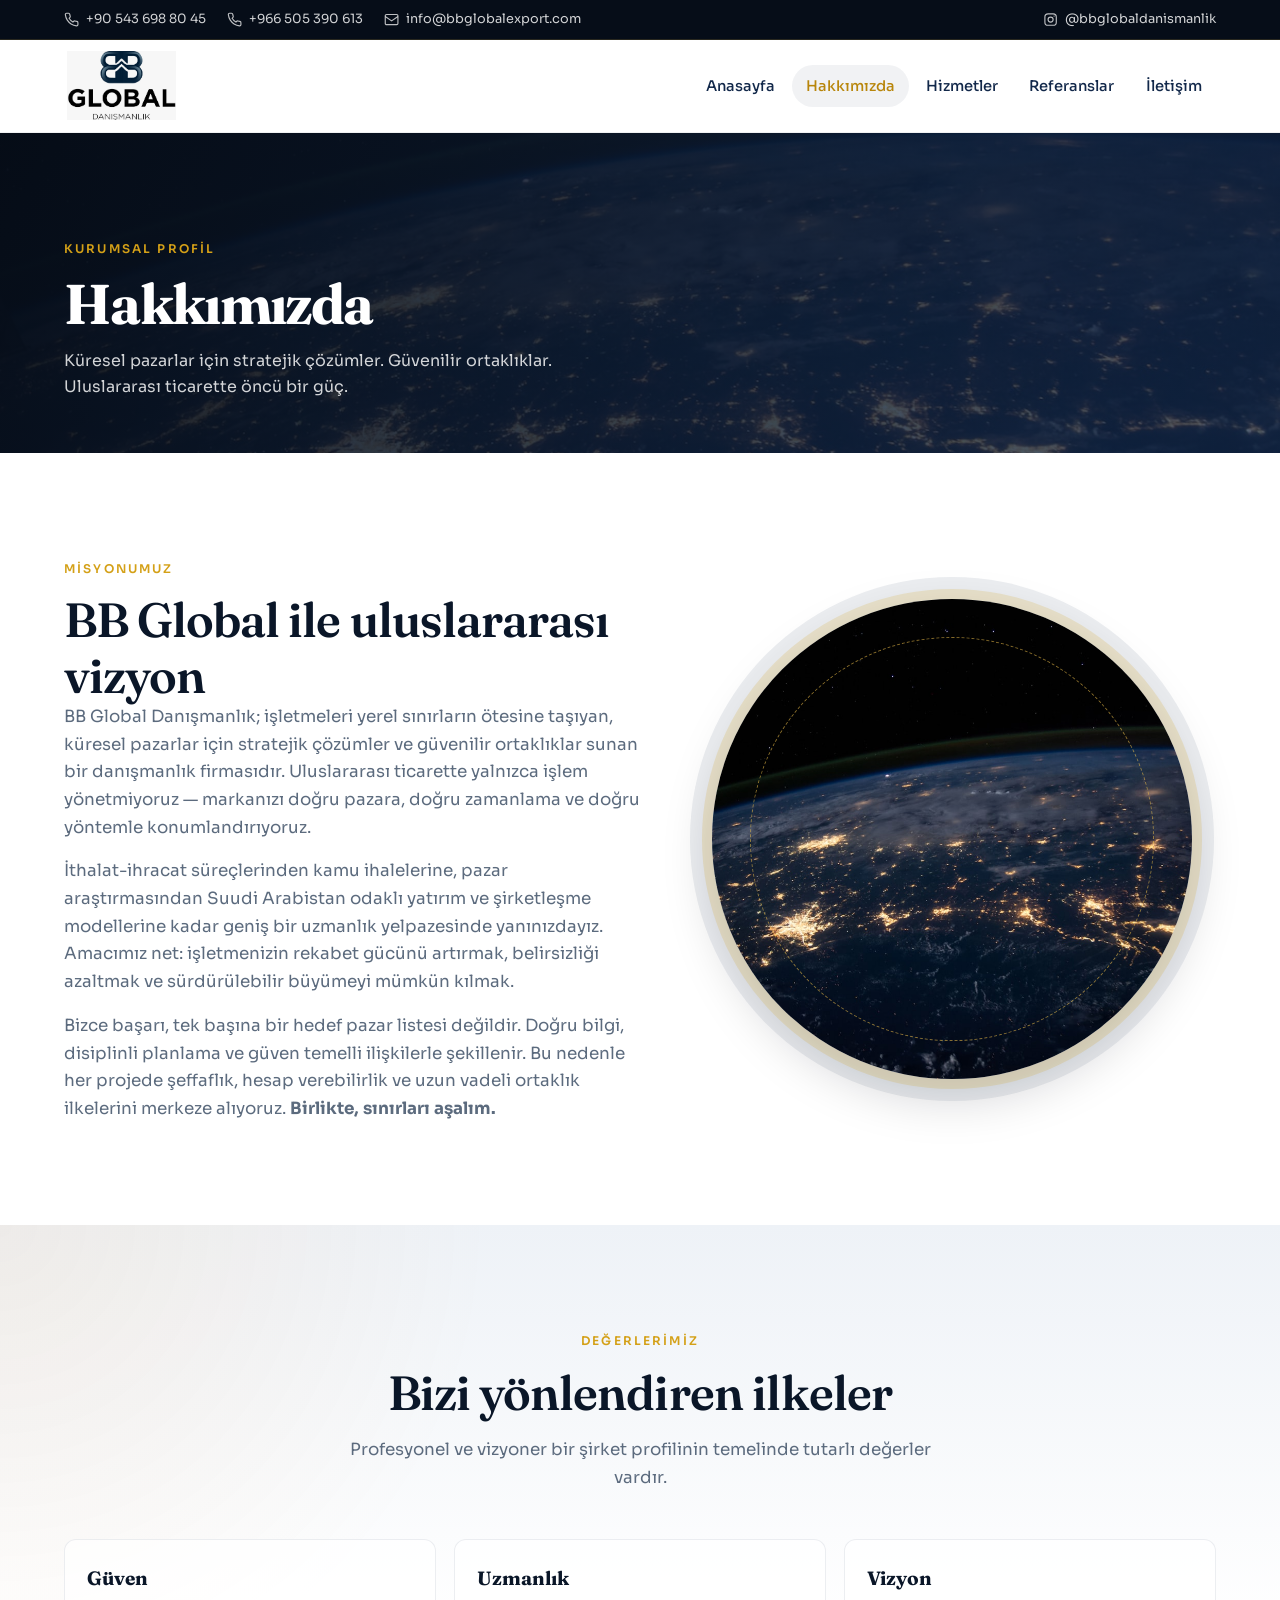
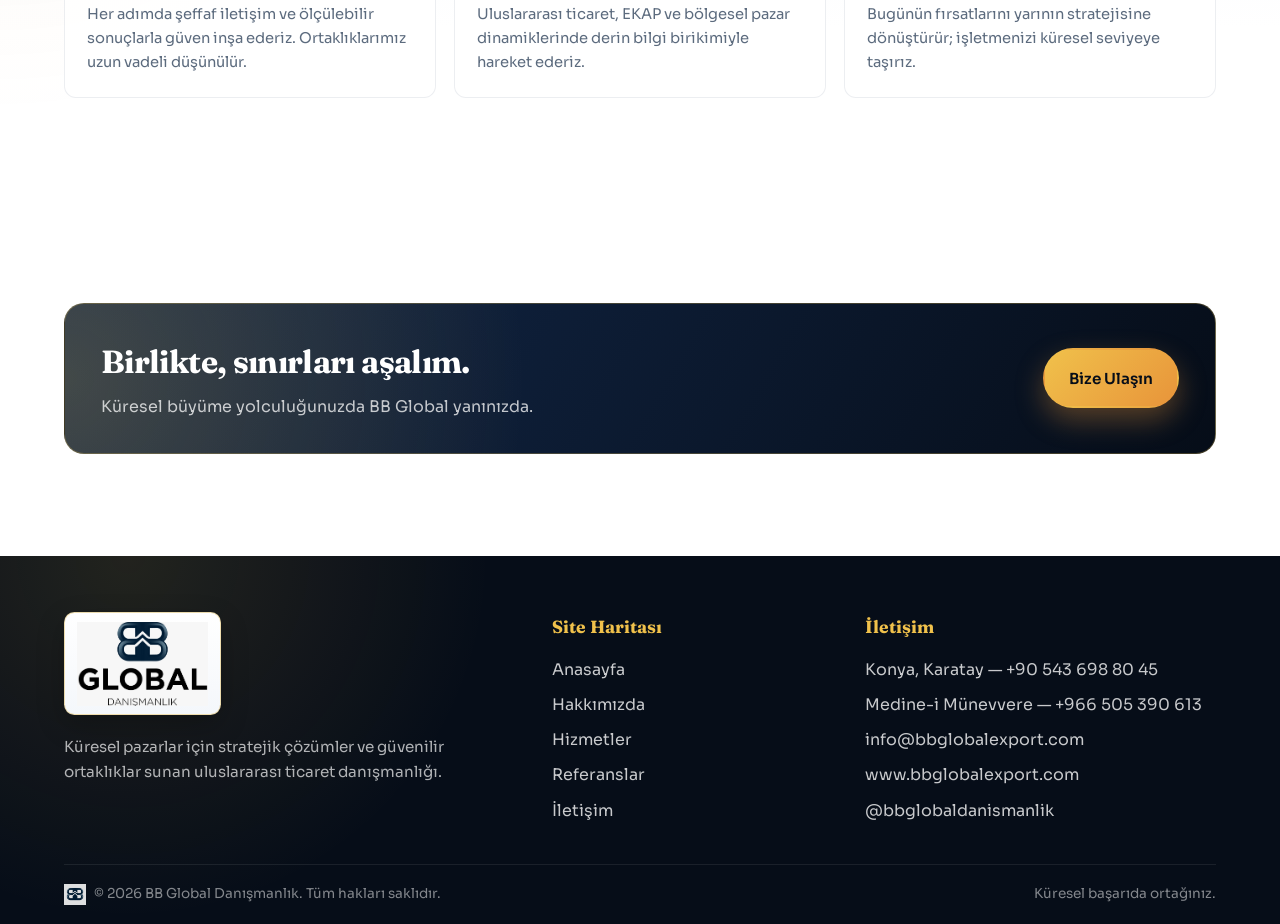
==== hakkimizda.html @ 1e9f6a1c "İlk sürüm - BB Global Kurumsal Site" ====
<!DOCTYPE html>
<html lang="tr">
<head>
  <meta charset="UTF-8" />
  <meta name="viewport" content="width=device-width, initial-scale=1.0" />
  <title>Hakkımızda | BB Global Danışmanlık</title>
  <meta name="description" content="BB Global Danışmanlık; küresel pazarlar için stratejik çözümler ve güvenilir ortaklıklar sunan, uluslararası ticarette öncü bir danışmanlık firmasıdır. Birlikte, sınırları aşalım." />
  <link rel="preconnect" href="https://fonts.googleapis.com" />
  <link rel="preconnect" href="https://fonts.gstatic.com" crossorigin />
  <link href="https://fonts.googleapis.com/css2?family=Fraunces:opsz,wght@9..144,500;9..144,600;9..144,700&family=Sora:wght@400;500;600;700&display=swap" rel="stylesheet" />
  <link rel="stylesheet" href="css/styles.css" />
  <link rel="icon" type="image/png" href="logo2.png" />
  <link rel="apple-touch-icon" href="logo2.png" />
</head>
<body>
  <div class="topbar">
    <div class="container topbar__inner">
      <div class="topbar__contacts">
        <a href="tel:+905436988045"><svg viewBox="0 0 24 24" fill="none" stroke="currentColor" stroke-width="1.8"><path d="M22 16.92v3a2 2 0 0 1-2.18 2 19.79 19.79 0 0 1-8.63-3.07 19.5 19.5 0 0 1-6-6A19.79 19.79 0 0 1 2.12 4.18 2 2 0 0 1 4.11 2h3a2 2 0 0 1 2 1.72c.13.96.36 1.9.7 2.81a2 2 0 0 1-.45 2.11L8.09 9.91a16 16 0 0 0 6 6l1.27-1.27a2 2 0 0 1 2.11-.45c.91.34 1.85.57 2.81.7A2 2 0 0 1 22 16.92z"/></svg>+90 543 698 80 45</a>
        <a href="tel:+966505390613" class="hide-sm"><svg viewBox="0 0 24 24" fill="none" stroke="currentColor" stroke-width="1.8"><path d="M22 16.92v3a2 2 0 0 1-2.18 2 19.79 19.79 0 0 1-8.63-3.07 19.5 19.5 0 0 1-6-6A19.79 19.79 0 0 1 2.12 4.18 2 2 0 0 1 4.11 2h3a2 2 0 0 1 2 1.72c.13.96.36 1.9.7 2.81a2 2 0 0 1-.45 2.11L8.09 9.91a16 16 0 0 0 6 6l1.27-1.27a2 2 0 0 1 2.11-.45c.91.34 1.85.57 2.81.7A2 2 0 0 1 22 16.92z"/></svg>+966 505 390 613</a>
        <a href="mailto:info@bbglobalexport.com"><svg viewBox="0 0 24 24" fill="none" stroke="currentColor" stroke-width="1.8"><rect x="2" y="4" width="20" height="16" rx="2"/><path d="m22 7-10 7L2 7"/></svg><span class="hide-sm">info@bbglobalexport.com</span></a>
      </div>
      <div class="topbar__social">
        <a href="https://www.instagram.com/bbglobaldanismanlik" target="_blank" rel="noopener noreferrer"><svg viewBox="0 0 24 24" fill="none" stroke="currentColor" stroke-width="1.8"><rect x="3" y="3" width="18" height="18" rx="5"/><circle cx="12" cy="12" r="4"/><circle cx="17.5" cy="6.5" r="1" fill="currentColor" stroke="none"/></svg>@bbglobaldanismanlik</a>
      </div>
    </div>
  </div>

  <header class="site-header">
    <div class="container site-header__inner">
      <a class="logo" href="index.html" aria-label="BB Global Danışmanlık Anasayfa"><img class="logo__img" src="logo.png" alt="BB Global Danışmanlık" width="160" height="120" /></a>
      <nav class="nav" aria-label="Ana menü">
        <a href="index.html">Anasayfa</a>
        <a class="is-active" href="hakkimizda.html">Hakkımızda</a>
        <a href="hizmetler.html">Hizmetler</a>
        <a href="referanslar.html">Referanslar</a>
        <a href="iletisim.html">İletişim</a>
      </nav>
      <button class="nav-toggle" type="button" aria-label="Menüyü aç" aria-expanded="false"><span></span><span></span><span></span></button>
    </div>
  </header>

  <main>
    <section class="page-hero">
      <div class="page-hero__media" aria-hidden="true">
        <img src="assets/images/about-network.jpg" alt="" />
      </div>
      <div class="page-hero__shade"></div>
      <div class="container page-hero__content">
        <span class="eyebrow">Kurumsal Profil</span>
        <h1>Hakkımızda</h1>
        <p>Küresel pazarlar için stratejik çözümler. Güvenilir ortaklıklar. Uluslararası ticarette öncü bir güç.</p>
      </div>
    </section>

    <section class="section">
      <div class="container about-grid">
        <div class="about-copy reveal">
          <span class="eyebrow">Misyonumuz</span>
          <h2 class="section-title">BB Global ile uluslararası vizyon</h2>
          <p>BB Global Danışmanlık; işletmeleri yerel sınırların ötesine taşıyan, küresel pazarlar için stratejik çözümler ve güvenilir ortaklıklar sunan bir danışmanlık firmasıdır. Uluslararası ticarette yalnızca işlem yönetmiyoruz — markanızı doğru pazara, doğru zamanlama ve doğru yöntemle konumlandırıyoruz.</p>
          <p>İthalat-ihracat süreçlerinden kamu ihalelerine, pazar araştırmasından Suudi Arabistan odaklı yatırım ve şirketleşme modellerine kadar geniş bir uzmanlık yelpazesinde yanınızdayız. Amacımız net: işletmenizin rekabet gücünü artırmak, belirsizliği azaltmak ve sürdürülebilir büyümeyi mümkün kılmak.</p>
          <p>Bizce başarı, tek başına bir hedef pazar listesi değildir. Doğru bilgi, disiplinli planlama ve güven temelli ilişkilerle şekillenir. Bu nedenle her projede şeffaflık, hesap verebilirlik ve uzun vadeli ortaklık ilkelerini merkeze alıyoruz. <strong>Birlikte, sınırları aşalım.</strong></p>
        </div>
        <div class="about-visual reveal" aria-hidden="true">
          <img src="assets/images/about-network.jpg" alt="" />
          <div class="about-visual__ring"></div>
        </div>
      </div>
    </section>

    <section class="section section--fog">
      <div class="container">
        <div class="section__head section__head--center reveal">
          <span class="eyebrow">Değerlerimiz</span>
          <h2 class="section-title">Bizi yönlendiren ilkeler</h2>
          <p class="section-lead">Profesyonel ve vizyoner bir şirket profilinin temelinde tutarlı değerler vardır.</p>
        </div>
        <div class="values">
          <article class="value reveal">
            <h3>Güven</h3>
            <p>Her adımda şeffaf iletişim ve ölçülebilir sonuçlarla güven inşa ederiz. Ortaklıklarımız uzun vadeli düşünülür.</p>
          </article>
          <article class="value reveal">
            <h3>Uzmanlık</h3>
            <p>Uluslararası ticaret, EKAP ve bölgesel pazar dinamiklerinde derin bilgi birikimiyle hareket ederiz.</p>
          </article>
          <article class="value reveal">
            <h3>Vizyon</h3>
            <p>Bugünün fırsatlarını yarının stratejisine dönüştürür; işletmenizi küresel seviyeye taşırız.</p>
          </article>
        </div>
      </div>
    </section>

    <section class="section">
      <div class="container">
        <div class="cta-band reveal">
          <div>
            <h2>Birlikte, sınırları aşalım.</h2>
            <p>Küresel büyüme yolculuğunuzda BB Global yanınızda.</p>
          </div>
          <a class="btn btn--gold" href="iletisim.html">Bize Ulaşın</a>
        </div>
      </div>
    </section>
  </main>

  <footer class="site-footer">
    <div class="container footer-grid">
      <div class="footer-brand">
        <a class="logo" href="index.html" aria-label="BB Global Danışmanlık Anasayfa"><img class="logo__img" src="logo.png" alt="BB Global Danışmanlık" width="160" height="120" /></a>
        <p>Küresel pazarlar için stratejik çözümler ve güvenilir ortaklıklar sunan uluslararası ticaret danışmanlığı.</p>
      </div>
      <div class="footer-col">
        <h3>Site Haritası</h3>
        <ul>
          <li><a href="index.html">Anasayfa</a></li>
          <li><a href="hakkimizda.html">Hakkımızda</a></li>
          <li><a href="hizmetler.html">Hizmetler</a></li>
          <li><a href="referanslar.html">Referanslar</a></li>
          <li><a href="iletisim.html">İletişim</a></li>
        </ul>
      </div>
      <div class="footer-col">
        <h3>İletişim</h3>
        <ul>
          <li>Konya, Karatay — <a href="tel:+905436988045">+90 543 698 80 45</a></li>
          <li>Medine-i Münevvere — <a href="tel:+966505390613">+966 505 390 613</a></li>
          <li><a href="mailto:info@bbglobalexport.com">info@bbglobalexport.com</a></li>
          <li><a href="https://www.bbglobalexport.com" target="_blank" rel="noopener noreferrer">www.bbglobalexport.com</a></li>
          <li><a href="https://www.instagram.com/bbglobaldanismanlik" target="_blank" rel="noopener noreferrer">@bbglobaldanismanlik</a></li>
        </ul>
      </div>
    </div>
    <div class="container footer-bottom">
      <span class="footer-bottom__brand"><img src="logo2.png" alt="" width="22" height="22" /><span>© <span id="y"></span> BB Global Danışmanlık. Tüm hakları saklıdır.</span></span>
      <span>Küresel başarıda ortağınız.</span>
    </div>
  </footer>
  <script>document.getElementById("y").textContent = new Date().getFullYear();</script>
  <script src="js/main.js"></script>
</body>
</html>
---- css/styles.css ----
/* BB Global Danışmanlık — Corporate Design System */
:root {
  --navy-950: #060d18;
  --navy-900: #0a1628;
  --navy-800: #12284a;
  --navy-700: #1a3a66;
  --navy-600: #254a7a;
  --gold-400: #f0c14b;
  --gold-500: #d4a017;
  --gold-600: #b8860b;
  --accent: #e8943a;
  --accent-deep: #c96f1a;
  --cream: #f7f1e3;
  --white: #ffffff;
  --fog: #eef2f7;
  --ink: #142033;
  --muted: #5c6b7e;
  --line: rgba(212, 160, 23, 0.28);
  --shadow: 0 18px 50px rgba(6, 13, 24, 0.18);
  --radius: 1.25rem;
  --radius-sm: 0.75rem;
  --header-h: 5.75rem;
  --font-display: "Fraunces", Georgia, serif;
  --font-body: "Sora", "Segoe UI", sans-serif;
  --ease: cubic-bezier(0.22, 1, 0.36, 1);
  --max: 72rem;
}

*,
*::before,
*::after {
  box-sizing: border-box;
  margin: 0;
  padding: 0;
}

html {
  scroll-behavior: smooth;
}

body {
  font-family: var(--font-body);
  color: var(--ink);
  background: var(--white);
  line-height: 1.65;
  font-size: 1rem;
  overflow-x: hidden;
}

img {
  max-width: 100%;
  display: block;
}

a {
  color: inherit;
  text-decoration: none;
}

ul {
  list-style: none;
}

button,
input,
textarea,
select {
  font: inherit;
}

.container {
  width: min(100% - 2.5rem, var(--max));
  margin-inline: auto;
}

/* Typography */
.eyebrow {
  display: inline-block;
  font-size: 0.75rem;
  letter-spacing: 0.18em;
  text-transform: uppercase;
  color: var(--gold-500);
  font-weight: 600;
  margin-bottom: 0.85rem;
}

.section-title {
  font-family: var(--font-display);
  font-size: clamp(2rem, 4vw, 3rem);
  font-weight: 600;
  line-height: 1.15;
  color: var(--navy-900);
  letter-spacing: -0.02em;
}

.section-lead {
  color: var(--muted);
  max-width: 38rem;
  margin-top: 1rem;
  font-size: 1.05rem;
}

.brand-wordmark {
  font-family: var(--font-display);
  font-weight: 700;
  letter-spacing: -0.02em;
  line-height: 1;
}

/* Top bar */
.topbar {
  background: var(--navy-950);
  color: rgba(255, 255, 255, 0.82);
  font-size: 0.8rem;
  border-bottom: 1px solid rgba(240, 193, 75, 0.15);
}

.topbar__inner {
  display: flex;
  flex-wrap: wrap;
  justify-content: space-between;
  gap: 0.75rem 1.5rem;
  padding: 0.55rem 0;
  align-items: center;
}

.topbar__contacts,
.topbar__social {
  display: flex;
  flex-wrap: wrap;
  gap: 0.85rem 1.35rem;
  align-items: center;
}

.topbar a {
  display: inline-flex;
  align-items: center;
  gap: 0.4rem;
  transition: color 0.25s var(--ease);
}

.topbar a:hover {
  color: var(--gold-400);
}

.topbar svg {
  width: 0.95rem;
  height: 0.95rem;
  flex-shrink: 0;
  opacity: 0.9;
}

/* Header */
.site-header {
  position: sticky;
  top: 0;
  z-index: 100;
  background: rgba(255, 255, 255, 0.92);
  backdrop-filter: blur(14px);
  border-bottom: 1px solid rgba(10, 22, 40, 0.06);
  transition: box-shadow 0.3s var(--ease);
}

.site-header.is-scrolled {
  box-shadow: 0 8px 30px rgba(6, 13, 24, 0.08);
}

.site-header__inner {
  display: flex;
  align-items: center;
  justify-content: space-between;
  min-height: var(--header-h);
  gap: 1rem;
}

.logo {
  display: inline-flex;
  align-items: center;
  min-width: 0;
  flex-shrink: 0;
  line-height: 0;
  border-radius: 0.65rem;
  transition: transform 0.25s var(--ease), box-shadow 0.25s var(--ease);
}

.logo:hover {
  transform: translateY(-1px);
}

.logo__img {
  display: block;
  width: auto;
  height: auto;
  max-height: 4.35rem;
  max-width: 9.5rem;
  object-fit: contain;
  object-position: left center;
}

/* Header: light bar — logo sits cleanly on white */
.site-header .logo {
  padding: 0.15rem 0.2rem;
}

.site-header .logo__img {
  max-height: 4.35rem;
  max-width: min(9.5rem, 38vw);
}

/* Footer: dark navy — soft light plate so black wordmark stays readable */
.site-footer .logo {
  padding: 0.55rem 0.75rem;
  background: linear-gradient(180deg, #ffffff 0%, #f4f7fb 100%);
  border: 1px solid rgba(212, 160, 23, 0.35);
  box-shadow: 0 10px 28px rgba(0, 0, 0, 0.22);
}

.site-footer .logo:hover {
  box-shadow: 0 12px 32px rgba(0, 0, 0, 0.28), 0 0 0 1px rgba(240, 193, 75, 0.35);
}

.site-footer .logo__img {
  max-height: 5.25rem;
  max-width: 11rem;
}

.nav {
  display: flex;
  align-items: center;
  gap: 0.15rem;
}

.nav a {
  padding: 0.55rem 0.9rem;
  font-size: 0.92rem;
  font-weight: 500;
  color: var(--navy-800);
  border-radius: 999px;
  transition: background 0.25s var(--ease), color 0.25s var(--ease);
}

.nav a:hover,
.nav a.is-active {
  background: rgba(18, 40, 74, 0.06);
  color: var(--navy-900);
}

.nav a.is-active {
  color: var(--gold-600);
}

.nav-toggle {
  display: none;
  width: 2.75rem;
  height: 2.75rem;
  border: 1px solid rgba(10, 22, 40, 0.12);
  border-radius: 0.75rem;
  background: var(--white);
  cursor: pointer;
  place-items: center;
  gap: 5px;
  flex-direction: column;
}

.nav-toggle span {
  display: block;
  width: 1.15rem;
  height: 2px;
  background: var(--navy-900);
  border-radius: 2px;
  transition: transform 0.25s var(--ease), opacity 0.25s;
}

.nav-toggle.is-open span:nth-child(1) {
  transform: translateY(7px) rotate(45deg);
}

.nav-toggle.is-open span:nth-child(2) {
  opacity: 0;
}

.nav-toggle.is-open span:nth-child(3) {
  transform: translateY(-7px) rotate(-45deg);
}

/* Buttons */
.btn {
  display: inline-flex;
  align-items: center;
  justify-content: center;
  gap: 0.55rem;
  padding: 0.95rem 1.5rem;
  border-radius: 999px;
  font-weight: 600;
  font-size: 0.95rem;
  border: 2px solid transparent;
  cursor: pointer;
  transition: transform 0.25s var(--ease), background 0.25s var(--ease),
    color 0.25s var(--ease), border-color 0.25s var(--ease), box-shadow 0.25s var(--ease);
}

.btn:hover {
  transform: translateY(-2px);
}

.btn--gold {
  background: linear-gradient(135deg, var(--gold-400), var(--accent));
  color: var(--navy-950);
  box-shadow: 0 12px 28px rgba(232, 148, 58, 0.35);
}

.btn--gold:hover {
  box-shadow: 0 16px 34px rgba(232, 148, 58, 0.45);
}

.btn--outline {
  border-color: rgba(255, 255, 255, 0.45);
  color: var(--white);
  background: transparent;
}

.btn--outline:hover {
  background: rgba(255, 255, 255, 0.1);
  border-color: var(--gold-400);
  color: var(--gold-400);
}

.btn--navy {
  background: var(--navy-900);
  color: var(--white);
}

.btn--navy:hover {
  background: var(--navy-800);
  color: var(--gold-400);
}

.btn--ghost {
  border-color: rgba(18, 40, 74, 0.18);
  color: var(--navy-900);
}

.btn--ghost:hover {
  border-color: var(--gold-500);
  color: var(--gold-600);
}

/* Hero */
.hero {
  position: relative;
  min-height: min(92vh, 54rem);
  display: grid;
  align-items: end;
  color: var(--white);
  overflow: hidden;
  isolation: isolate;
}

.hero__media {
  position: absolute;
  inset: 0;
  z-index: -2;
}

.hero__media img {
  width: 100%;
  height: 100%;
  object-fit: cover;
  transform: scale(1.04);
  animation: heroZoom 18s var(--ease) infinite alternate;
}

.hero__shade {
  position: absolute;
  inset: 0;
  z-index: -1;
  background:
    linear-gradient(105deg, rgba(6, 13, 24, 0.92) 8%, rgba(10, 22, 40, 0.72) 48%, rgba(10, 22, 40, 0.45) 100%),
    radial-gradient(circle at 85% 20%, rgba(232, 148, 58, 0.22), transparent 42%);
}

.hero__pattern {
  position: absolute;
  inset: 0;
  z-index: -1;
  opacity: 0.18;
  background-image: radial-gradient(circle at 1px 1px, rgba(240, 193, 75, 0.55) 1px, transparent 0);
  background-size: 28px 28px;
  mask-image: linear-gradient(to bottom, black 20%, transparent 85%);
}

.hero__content {
  padding: clamp(4rem, 10vw, 7.5rem) 0 clamp(3.5rem, 8vw, 6rem);
  max-width: 44rem;
}

.hero__mark {
  width: 3.5rem;
  height: 3.5rem;
  object-fit: contain;
  margin-bottom: 0.85rem;
  filter: drop-shadow(0 8px 18px rgba(0, 0, 0, 0.35));
  animation: fadeUp 0.9s var(--ease) both;
}

.hero__brand {
  font-family: var(--font-display);
  font-size: clamp(2.6rem, 7vw, 4.75rem);
  font-weight: 700;
  letter-spacing: -0.03em;
  line-height: 0.95;
  margin-bottom: 1.25rem;
  background: linear-gradient(120deg, #fff 20%, var(--gold-400) 95%);
  -webkit-background-clip: text;
  background-clip: text;
  color: transparent;
  animation: fadeUp 0.9s var(--ease) both;
}

.hero h1 {
  font-family: var(--font-display);
  font-size: clamp(1.55rem, 3.4vw, 2.45rem);
  font-weight: 550;
  line-height: 1.2;
  letter-spacing: -0.02em;
  margin-bottom: 1.15rem;
  max-width: 20ch;
  animation: fadeUp 0.9s 0.1s var(--ease) both;
}

.hero__lead {
  color: rgba(255, 255, 255, 0.86);
  font-size: clamp(0.98rem, 1.5vw, 1.1rem);
  max-width: 40rem;
  margin-bottom: 1.85rem;
  animation: fadeUp 0.9s 0.18s var(--ease) both;
}

.hero__actions {
  display: flex;
  flex-wrap: wrap;
  gap: 0.85rem;
  animation: fadeUp 0.9s 0.26s var(--ease) both;
}

.hero__ring {
  position: absolute;
  width: min(38vw, 22rem);
  aspect-ratio: 1;
  border: 1px solid rgba(240, 193, 75, 0.35);
  border-radius: 50%;
  right: 8%;
  top: 18%;
  z-index: -1;
  animation: spinSlow 40s linear infinite;
  pointer-events: none;
}

.hero__ring::before,
.hero__ring::after {
  content: "";
  position: absolute;
  inset: 12%;
  border-radius: 50%;
  border: 1px dashed rgba(240, 193, 75, 0.28);
}

.hero__ring::after {
  inset: 26%;
  border-style: solid;
  border-color: rgba(255, 255, 255, 0.12);
}

/* Page hero (inner pages) */
.page-hero {
  position: relative;
  min-height: 20rem;
  display: grid;
  align-items: end;
  color: var(--white);
  overflow: hidden;
  isolation: isolate;
}

.page-hero__media {
  position: absolute;
  inset: 0;
  z-index: -2;
}

.page-hero__media img {
  width: 100%;
  height: 100%;
  object-fit: cover;
}

.page-hero__shade {
  position: absolute;
  inset: 0;
  z-index: -1;
  background: linear-gradient(120deg, rgba(6, 13, 24, 0.94), rgba(18, 40, 74, 0.72));
}

.page-hero__content {
  padding: 5.5rem 0 3.25rem;
}

.page-hero h1 {
  font-family: var(--font-display);
  font-size: clamp(2.2rem, 5vw, 3.5rem);
  letter-spacing: -0.03em;
  line-height: 1.1;
}

.page-hero p {
  margin-top: 0.85rem;
  max-width: 36rem;
  color: rgba(255, 255, 255, 0.82);
}

/* Sections */
.section {
  padding: clamp(3.75rem, 8vw, 6.5rem) 0;
  position: relative;
}

.section--fog {
  background:
    radial-gradient(circle at 0% 0%, rgba(232, 148, 58, 0.08), transparent 35%),
    linear-gradient(180deg, var(--fog), #fff 70%);
}

.section--navy {
  background:
    radial-gradient(circle at 90% 10%, rgba(240, 193, 75, 0.16), transparent 30%),
    linear-gradient(160deg, var(--navy-900), var(--navy-950));
  color: var(--white);
}

.section--navy .section-title {
  color: var(--white);
}

.section--navy .section-lead {
  color: rgba(255, 255, 255, 0.72);
}

.section__head {
  margin-bottom: clamp(2rem, 4vw, 3rem);
}

.section__head--center {
  text-align: center;
  margin-inline: auto;
}

.section__head--center .section-lead {
  margin-inline: auto;
}

/* Service highlights */
.service-grid {
  display: grid;
  grid-template-columns: repeat(2, 1fr);
  gap: 1.25rem;
}

.service-panel {
  position: relative;
  overflow: hidden;
  border-radius: var(--radius);
  min-height: 16.5rem;
  isolation: isolate;
  display: flex;
  flex-direction: column;
  justify-content: flex-end;
  padding: 1.6rem;
  color: var(--white);
  transition: transform 0.35s var(--ease), box-shadow 0.35s var(--ease);
  box-shadow: var(--shadow);
}

.service-panel:hover {
  transform: translateY(-6px);
  box-shadow: 0 24px 50px rgba(6, 13, 24, 0.28);
}

.service-panel__bg {
  position: absolute;
  inset: 0;
  z-index: -2;
}

.service-panel__bg img {
  width: 100%;
  height: 100%;
  object-fit: cover;
  transition: transform 0.7s var(--ease);
}

.service-panel:hover .service-panel__bg img {
  transform: scale(1.06);
}

.service-panel__shade {
  position: absolute;
  inset: 0;
  z-index: -1;
  background: linear-gradient(180deg, rgba(6, 13, 24, 0.15), rgba(6, 13, 24, 0.9) 70%);
}

.service-panel__icon {
  width: 2.75rem;
  height: 2.75rem;
  border-radius: 50%;
  display: grid;
  place-items: center;
  background: rgba(240, 193, 75, 0.18);
  border: 1px solid rgba(240, 193, 75, 0.45);
  margin-bottom: 0.9rem;
}

.service-panel__icon svg {
  width: 1.25rem;
  height: 1.25rem;
  stroke: var(--gold-400);
  fill: none;
  stroke-width: 1.8;
}

.service-panel h3 {
  font-family: var(--font-display);
  font-size: 1.45rem;
  margin-bottom: 0.35rem;
  letter-spacing: -0.02em;
}

.service-panel p {
  color: rgba(255, 255, 255, 0.78);
  font-size: 0.95rem;
}

.service-panel__link {
  margin-top: 1rem;
  color: var(--gold-400);
  font-weight: 600;
  font-size: 0.9rem;
  display: inline-flex;
  align-items: center;
  gap: 0.35rem;
}

/* Detail services */
.detail-stack {
  display: grid;
  gap: 1.75rem;
}

.detail-block {
  display: grid;
  grid-template-columns: 1.05fr 1fr;
  gap: 0;
  overflow: hidden;
  border-radius: calc(var(--radius) + 0.15rem);
  background: var(--white);
  border: 1px solid rgba(18, 40, 74, 0.08);
  box-shadow: 0 16px 40px rgba(6, 13, 24, 0.06);
}

.detail-block:nth-child(even) .detail-block__media {
  order: 2;
}

.detail-block__media {
  position: relative;
  min-height: 18rem;
}

.detail-block__media img {
  width: 100%;
  height: 100%;
  object-fit: cover;
}

.detail-block__media::after {
  content: "";
  position: absolute;
  inset: 0;
  background: linear-gradient(90deg, transparent, rgba(10, 22, 40, 0.08));
  pointer-events: none;
}

.detail-block__body {
  padding: clamp(1.6rem, 3vw, 2.6rem);
  display: flex;
  flex-direction: column;
  justify-content: center;
}

.detail-block__body h2 {
  font-family: var(--font-display);
  font-size: clamp(1.55rem, 2.5vw, 2.05rem);
  color: var(--navy-900);
  letter-spacing: -0.02em;
  margin-bottom: 0.85rem;
}

.detail-block__body p {
  color: var(--muted);
  margin-bottom: 0.85rem;
}

.detail-block__body ul {
  display: grid;
  gap: 0.55rem;
  margin-top: 0.35rem;
}

.detail-block__body li {
  position: relative;
  padding-left: 1.35rem;
  color: var(--ink);
  font-size: 0.95rem;
}

.detail-block__body li::before {
  content: "";
  position: absolute;
  left: 0;
  top: 0.55rem;
  width: 0.55rem;
  height: 0.55rem;
  border-radius: 50%;
  background: linear-gradient(135deg, var(--gold-400), var(--accent));
}

.detail-block--featured {
  grid-template-columns: 1fr;
  background:
    radial-gradient(circle at 100% 0%, rgba(240, 193, 75, 0.16), transparent 40%),
    linear-gradient(145deg, var(--navy-900), var(--navy-950));
  color: var(--white);
  border: none;
}

.detail-block--featured .detail-block__body {
  padding: clamp(2rem, 4vw, 3.25rem);
  max-width: 52rem;
}

.detail-block--featured h2,
.detail-block--featured .eyebrow {
  color: var(--gold-400);
}

.detail-block--featured h2 {
  color: var(--white);
}

.detail-block--featured p {
  color: rgba(255, 255, 255, 0.78);
}

.detail-block--featured li {
  color: rgba(255, 255, 255, 0.9);
}

/* About */
.about-grid {
  display: grid;
  grid-template-columns: 1.05fr 0.95fr;
  gap: 2.5rem;
  align-items: center;
}

.about-copy p + p {
  margin-top: 1rem;
}

.about-copy p {
  color: var(--muted);
  font-size: 1.05rem;
}

.about-visual {
  position: relative;
  border-radius: 50%;
  aspect-ratio: 1;
  overflow: hidden;
  max-width: 30rem;
  margin-inline: auto;
  box-shadow: 0 0 0 10px rgba(212, 160, 23, 0.18), 0 0 0 22px rgba(18, 40, 74, 0.08),
    var(--shadow);
}

.about-visual img {
  width: 100%;
  height: 100%;
  object-fit: cover;
}

.about-visual__ring {
  position: absolute;
  inset: 8%;
  border: 1px dashed rgba(240, 193, 75, 0.55);
  border-radius: 50%;
  pointer-events: none;
}

.values {
  display: grid;
  grid-template-columns: repeat(3, 1fr);
  gap: 1.15rem;
  margin-top: 2.5rem;
}

.value {
  padding: 1.4rem 1.35rem;
  border-radius: var(--radius-sm);
  background: rgba(255, 255, 255, 0.7);
  border: 1px solid rgba(18, 40, 74, 0.08);
  transition: transform 0.3s var(--ease), border-color 0.3s var(--ease);
}

.value:hover {
  transform: translateY(-4px);
  border-color: rgba(212, 160, 23, 0.45);
}

.value h3 {
  font-family: var(--font-display);
  font-size: 1.2rem;
  margin-bottom: 0.45rem;
  color: var(--navy-900);
}

.value p {
  color: var(--muted);
  font-size: 0.92rem;
}

/* References */
.ref-strip {
  display: grid;
  grid-template-columns: repeat(3, 1fr);
  gap: 1rem;
}

.ref-item {
  text-align: center;
  padding: 2rem 1.25rem;
  border-radius: var(--radius);
  background: rgba(255, 255, 255, 0.04);
  border: 1px solid rgba(240, 193, 75, 0.22);
  transition: background 0.3s var(--ease), transform 0.3s var(--ease), border-color 0.3s;
}

.ref-item:hover {
  background: rgba(240, 193, 75, 0.08);
  border-color: rgba(240, 193, 75, 0.5);
  transform: translateY(-4px);
}

.ref-item strong {
  display: block;
  font-family: var(--font-display);
  font-size: clamp(1.15rem, 2vw, 1.45rem);
  letter-spacing: 0.02em;
  color: var(--cream);
}

.ref-item span {
  display: block;
  margin-top: 0.45rem;
  font-size: 0.8rem;
  letter-spacing: 0.12em;
  text-transform: uppercase;
  color: var(--gold-400);
}

.ref-showcase {
  display: grid;
  gap: 1.25rem;
}

.ref-banner {
  position: relative;
  overflow: hidden;
  border-radius: var(--radius);
  min-height: 16rem;
  display: grid;
  place-items: center;
  text-align: center;
  padding: 2.5rem 1.5rem;
  isolation: isolate;
  color: var(--white);
}

.ref-banner__bg {
  position: absolute;
  inset: 0;
  z-index: -2;
}

.ref-banner__bg img {
  width: 100%;
  height: 100%;
  object-fit: cover;
}

.ref-banner__shade {
  position: absolute;
  inset: 0;
  z-index: -1;
  background: linear-gradient(120deg, rgba(6, 13, 24, 0.9), rgba(18, 40, 74, 0.75));
}

.ref-banner h2 {
  font-family: var(--font-display);
  font-size: clamp(2rem, 5.5vw, 3.6rem);
  letter-spacing: -0.03em;
  line-height: 1.05;
  max-width: 16ch;
}

.ref-banner p {
  margin-top: 0.85rem;
  color: rgba(255, 255, 255, 0.78);
}

.ref-list {
  display: grid;
  grid-template-columns: repeat(3, 1fr);
  gap: 1rem;
}

.ref-card {
  padding: 2.25rem 1.5rem;
  border-radius: var(--radius);
  text-align: center;
  background:
    radial-gradient(circle at 50% 0%, rgba(240, 193, 75, 0.12), transparent 55%),
    var(--navy-900);
  color: var(--white);
  border: 1px solid rgba(240, 193, 75, 0.25);
  transition: transform 0.3s var(--ease), box-shadow 0.3s var(--ease);
}

.ref-card:hover {
  transform: translateY(-5px);
  box-shadow: 0 18px 40px rgba(6, 13, 24, 0.2);
}

.ref-card__mark {
  width: 4.5rem;
  height: 4.5rem;
  margin: 0 auto 1.1rem;
  border-radius: 50%;
  display: grid;
  place-items: center;
  border: 1px solid rgba(240, 193, 75, 0.45);
  color: var(--gold-400);
  font-family: var(--font-display);
  font-size: 1.35rem;
  font-weight: 700;
}

.ref-card h3 {
  font-family: var(--font-display);
  font-size: 1.25rem;
  letter-spacing: 0.02em;
}

.ref-card p {
  margin-top: 0.5rem;
  color: rgba(255, 255, 255, 0.65);
  font-size: 0.9rem;
}

/* CTA band */
.cta-band {
  display: flex;
  flex-wrap: wrap;
  align-items: center;
  justify-content: space-between;
  gap: 1.5rem;
  padding: 2rem 2.25rem;
  border-radius: var(--radius);
  background:
    radial-gradient(circle at 0% 50%, rgba(240, 193, 75, 0.22), transparent 40%),
    linear-gradient(120deg, var(--navy-800), var(--navy-950));
  color: var(--white);
  border: 1px solid rgba(240, 193, 75, 0.25);
}

.cta-band h2 {
  font-family: var(--font-display);
  font-size: clamp(1.5rem, 3vw, 2rem);
  letter-spacing: -0.02em;
  margin-bottom: 0.35rem;
}

.cta-band p {
  color: rgba(255, 255, 255, 0.75);
}

/* Contact — dual offices */
.offices-grid {
  display: grid;
  grid-template-columns: 1fr 1fr;
  gap: 1.25rem;
}

.office-panel {
  position: relative;
  overflow: hidden;
  border-radius: var(--radius);
  padding: clamp(1.6rem, 3vw, 2.4rem);
  background: var(--white);
  border: 1px solid rgba(18, 40, 74, 0.08);
  box-shadow: 0 16px 40px rgba(6, 13, 24, 0.06);
  display: flex;
  flex-direction: column;
  gap: 0.85rem;
  transition: transform 0.3s var(--ease), box-shadow 0.3s var(--ease);
}

.office-panel:hover {
  transform: translateY(-4px);
  box-shadow: 0 22px 48px rgba(6, 13, 24, 0.12);
}

.office-panel::before {
  content: "";
  position: absolute;
  inset: 0 auto 0 0;
  width: 4px;
  background: linear-gradient(180deg, var(--gold-400), var(--accent));
}

.office-panel--sa::before {
  background: linear-gradient(180deg, var(--gold-400), var(--navy-700));
}

.office-panel__flag {
  width: 2.75rem;
  height: 2.75rem;
  border-radius: 50%;
  display: grid;
  place-items: center;
  font-family: var(--font-display);
  font-weight: 700;
  font-size: 0.85rem;
  letter-spacing: 0.06em;
  color: var(--navy-900);
  background: rgba(18, 40, 74, 0.06);
  border: 1px solid rgba(212, 160, 23, 0.4);
}

.office-panel--sa .office-panel__flag {
  color: var(--gold-600);
  background: rgba(240, 193, 75, 0.12);
}

.office-panel h2 {
  font-family: var(--font-display);
  font-size: clamp(1.55rem, 2.5vw, 2rem);
  color: var(--navy-900);
  letter-spacing: -0.02em;
  line-height: 1.15;
}

.office-panel__desc {
  color: var(--muted);
  font-size: 0.98rem;
}

.office-meta {
  display: grid;
  gap: 0.85rem;
  margin: 0.35rem 0 0.5rem;
  padding: 1rem 0;
  border-top: 1px solid rgba(18, 40, 74, 0.08);
  border-bottom: 1px solid rgba(18, 40, 74, 0.08);
}

.office-meta dt {
  font-size: 0.72rem;
  letter-spacing: 0.14em;
  text-transform: uppercase;
  color: var(--gold-600);
  font-weight: 600;
  margin-bottom: 0.2rem;
}

.office-meta dd {
  color: var(--navy-900);
  font-weight: 600;
  font-size: 1.02rem;
}

.office-meta a {
  color: var(--navy-900);
  transition: color 0.25s var(--ease);
}

.office-meta a:hover {
  color: var(--gold-600);
}

.office-panel .btn {
  align-self: flex-start;
  margin-top: auto;
}

.channels {
  display: grid;
  grid-template-columns: repeat(3, 1fr);
  gap: 1rem;
  margin-top: 1.5rem;
}

.channel {
  display: flex;
  flex-direction: column;
  gap: 0.35rem;
  padding: 1.35rem 1.25rem;
  border-radius: var(--radius-sm);
  background:
    radial-gradient(circle at 0% 0%, rgba(240, 193, 75, 0.12), transparent 55%),
    var(--navy-900);
  color: var(--white);
  border: 1px solid rgba(240, 193, 75, 0.28);
  transition: transform 0.3s var(--ease), border-color 0.3s var(--ease),
    box-shadow 0.3s var(--ease);
}

.channel:hover {
  transform: translateY(-3px);
  border-color: rgba(240, 193, 75, 0.55);
  box-shadow: 0 14px 32px rgba(6, 13, 24, 0.2);
}

.channel__icon {
  width: 2.4rem;
  height: 2.4rem;
  border-radius: 50%;
  display: grid;
  place-items: center;
  margin-bottom: 0.35rem;
  background: rgba(240, 193, 75, 0.12);
  border: 1px solid rgba(240, 193, 75, 0.35);
  color: var(--gold-400);
}

.channel__icon svg {
  width: 1.1rem;
  height: 1.1rem;
}

.channel__label {
  font-size: 0.72rem;
  letter-spacing: 0.14em;
  text-transform: uppercase;
  color: rgba(255, 255, 255, 0.55);
}

.channel strong {
  font-size: 0.95rem;
  font-weight: 600;
  word-break: break-word;
}

/* Footer */
.site-footer {
  background:
    radial-gradient(circle at 10% 0%, rgba(240, 193, 75, 0.12), transparent 30%),
    var(--navy-950);
  color: rgba(255, 255, 255, 0.78);
  padding-top: 3.5rem;
}

.footer-grid {
  display: grid;
  grid-template-columns: 1.3fr 0.8fr 1fr;
  gap: 2rem;
  padding-bottom: 2.5rem;
}

.footer-brand p {
  margin-top: 1.15rem;
  max-width: 28rem;
  font-size: 0.95rem;
  color: rgba(255, 255, 255, 0.68);
}

.footer-col h3 {
  font-family: var(--font-display);
  color: var(--gold-400);
  font-size: 1.1rem;
  margin-bottom: 1rem;
}

.footer-col ul {
  display: grid;
  gap: 0.55rem;
}

.footer-col a {
  transition: color 0.25s var(--ease);
}

.footer-col a:hover {
  color: var(--gold-400);
}

.footer-bottom {
  border-top: 1px solid rgba(255, 255, 255, 0.08);
  padding: 1.15rem 0;
  display: flex;
  flex-wrap: wrap;
  justify-content: space-between;
  align-items: center;
  gap: 0.75rem;
  font-size: 0.85rem;
  color: rgba(255, 255, 255, 0.5);
}

.footer-bottom__brand {
  display: inline-flex;
  align-items: center;
  gap: 0.55rem;
}

.footer-bottom__brand img {
  width: 1.35rem;
  height: 1.35rem;
  object-fit: contain;
  opacity: 0.9;
}

/* Reveal animations */
.reveal {
  opacity: 0;
  transform: translateY(22px);
  transition: opacity 0.7s var(--ease), transform 0.7s var(--ease);
}

.reveal.is-visible {
  opacity: 1;
  transform: none;
}

@keyframes fadeUp {
  from {
    opacity: 0;
    transform: translateY(18px);
  }
  to {
    opacity: 1;
    transform: none;
  }
}

@keyframes heroZoom {
  from {
    transform: scale(1.04);
  }
  to {
    transform: scale(1.1);
  }
}

@keyframes spinSlow {
  to {
    transform: rotate(360deg);
  }
}

/* Responsive */
@media (max-width: 960px) {
  .nav-toggle {
    display: inline-grid;
  }

  .site-header .logo__img {
    max-height: 3.9rem;
    max-width: min(8.5rem, 42vw);
  }

  .nav {
    position: absolute;
    top: calc(100% + 1px);
    left: 0;
    right: 0;
    background: rgba(255, 255, 255, 0.98);
    flex-direction: column;
    align-items: stretch;
    padding: 0.75rem;
    border-bottom: 1px solid rgba(10, 22, 40, 0.08);
    box-shadow: 0 18px 40px rgba(6, 13, 24, 0.12);
    transform-origin: top;
    transform: scaleY(0.9);
    opacity: 0;
    pointer-events: none;
    transition: opacity 0.25s var(--ease), transform 0.25s var(--ease);
  }

  .nav.is-open {
    opacity: 1;
    transform: none;
    pointer-events: auto;
  }

  .nav a {
    padding: 0.85rem 1rem;
  }

  .service-grid,
  .ref-strip,
  .ref-list,
  .values,
  .footer-grid,
  .about-grid,
  .offices-grid,
  .channels,
  .detail-block {
    grid-template-columns: 1fr;
  }

  .detail-block:nth-child(even) .detail-block__media {
    order: 0;
  }

  .hero__ring {
    opacity: 0.35;
    right: -8%;
  }
}

.hide-sm {
  /* visible on tablet/desktop; hidden below 640px */
}

@media (max-width: 640px) {
  .hide-sm {
    display: none !important;
  }

  .site-header__inner {
    min-height: 4.75rem;
  }

  .site-header .logo__img {
    max-height: 3.6rem;
    max-width: min(7.75rem, 46vw);
  }

  .site-footer .logo {
    padding: 0.45rem 0.6rem;
  }

  .site-footer .logo__img {
    max-height: 4.5rem;
    max-width: 9.5rem;
  }

  .service-grid {
    grid-template-columns: 1fr;
  }

  .cta-band {
    padding: 1.5rem;
  }

  .hero__mark {
    width: 2.85rem;
    height: 2.85rem;
  }

}
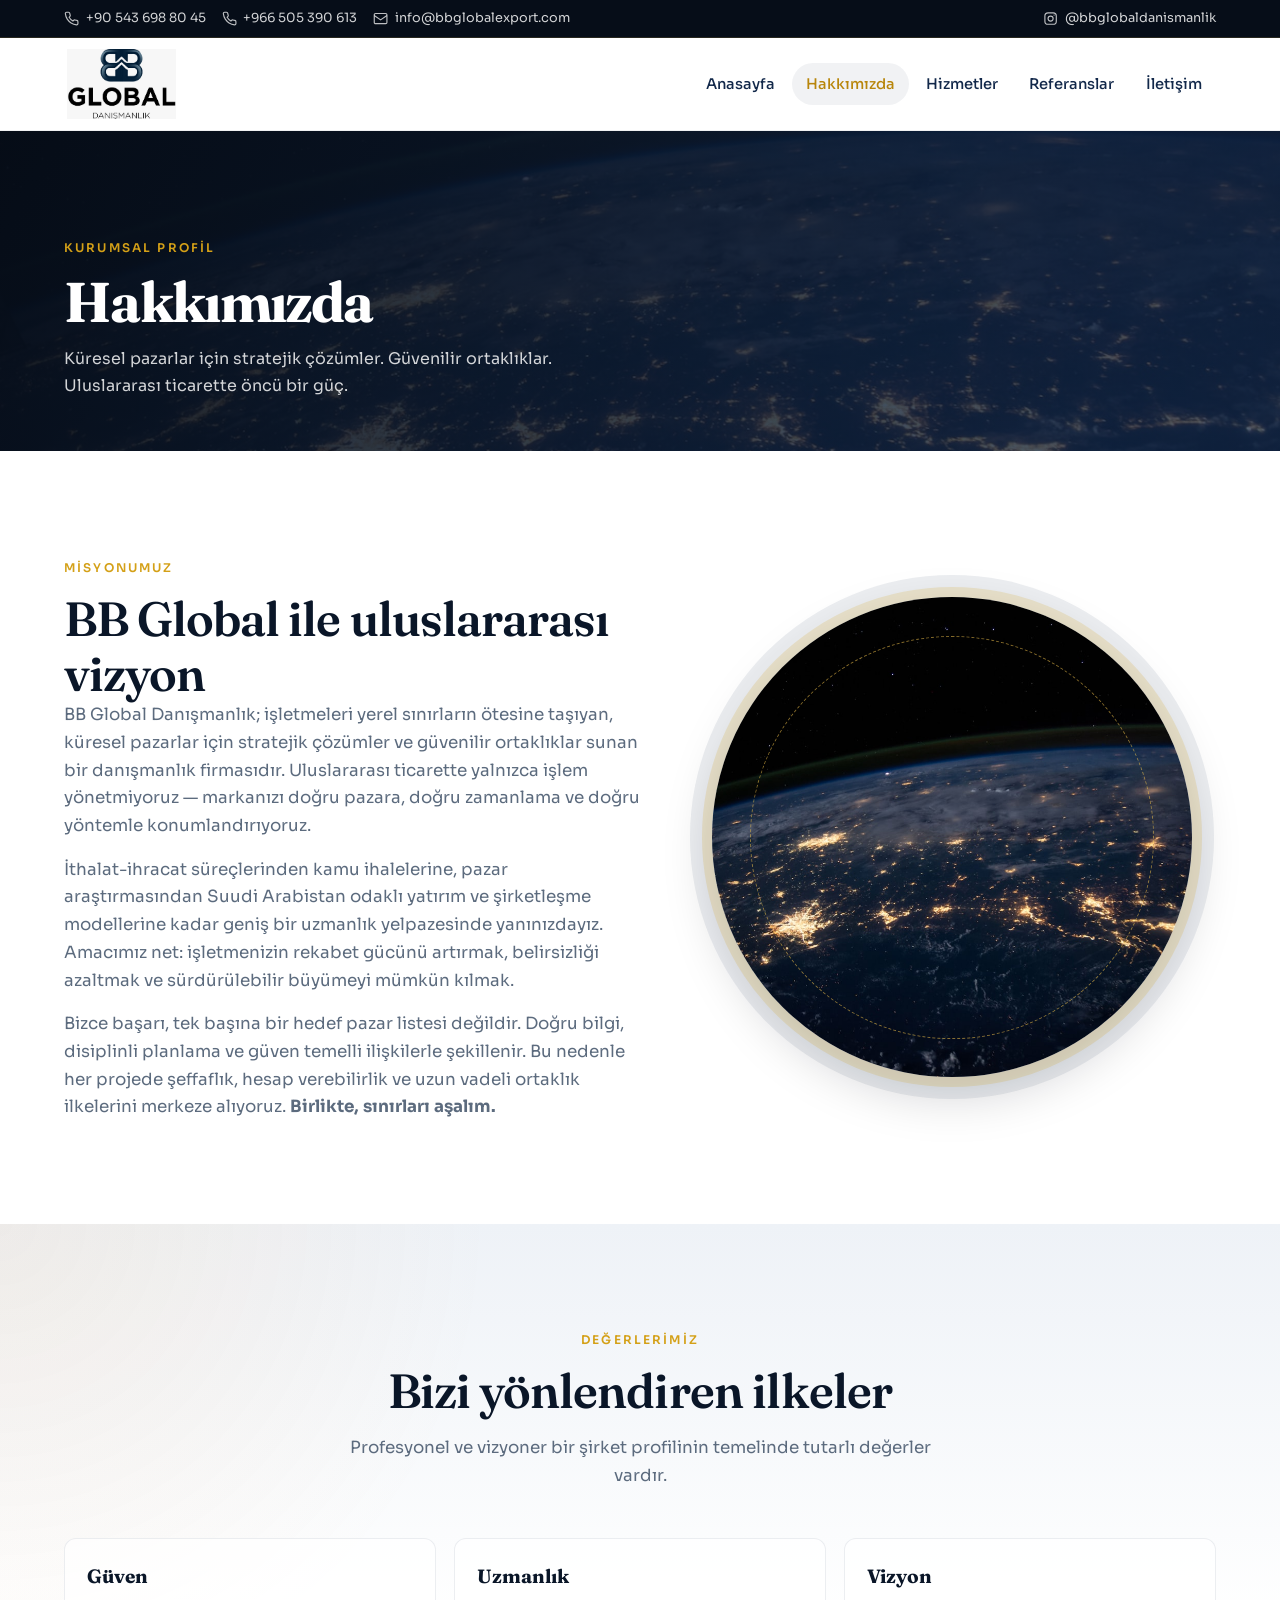
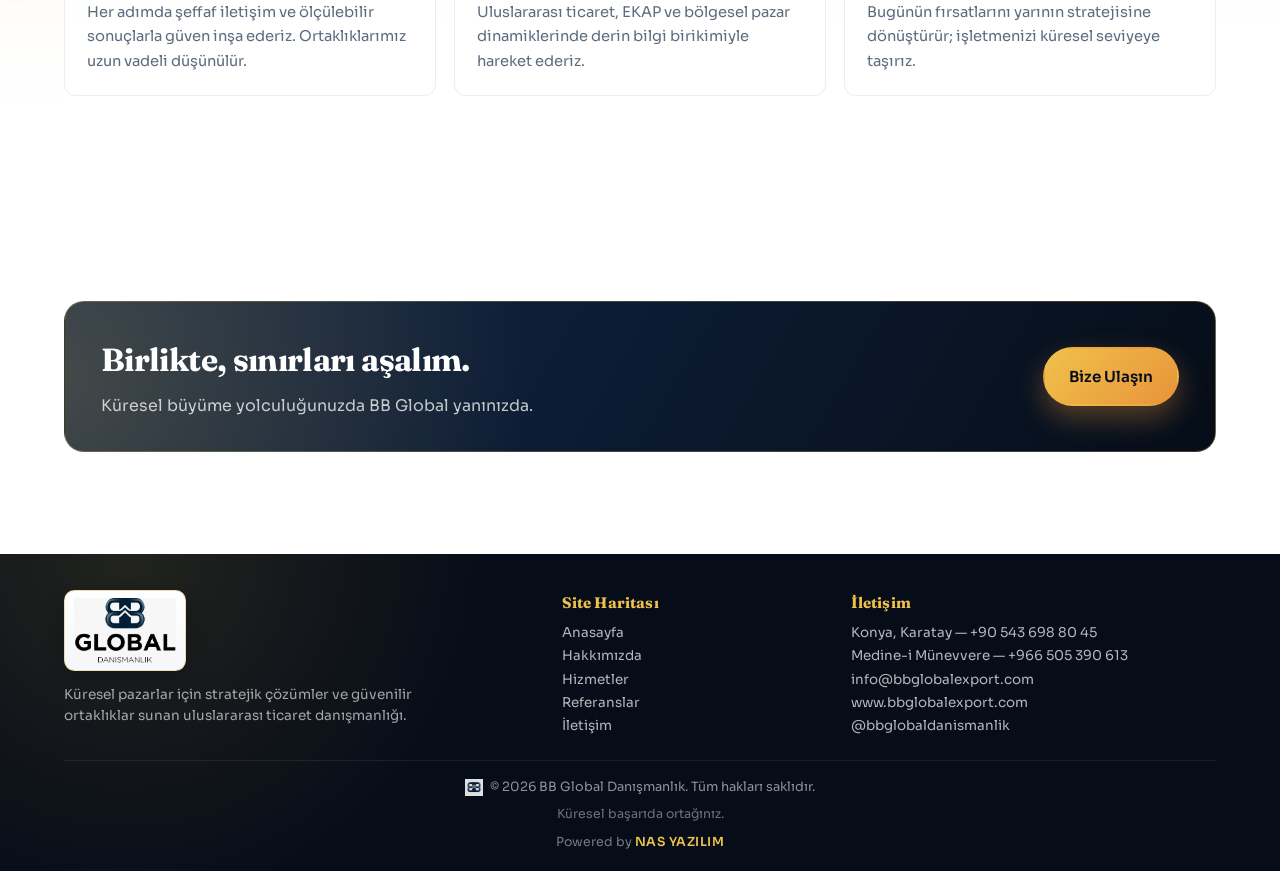
==== commit b11ec5d4: "Cursor ile yeni guncellemeler yapildi" ====
--- a/hakkimizda.html
+++ b/hakkimizda.html
@@ -18,7 +18,7 @@
       <div class="topbar__contacts">
         <a href="tel:+905436988045"><svg viewBox="0 0 24 24" fill="none" stroke="currentColor" stroke-width="1.8"><path d="M22 16.92v3a2 2 0 0 1-2.18 2 19.79 19.79 0 0 1-8.63-3.07 19.5 19.5 0 0 1-6-6A19.79 19.79 0 0 1 2.12 4.18 2 2 0 0 1 4.11 2h3a2 2 0 0 1 2 1.72c.13.96.36 1.9.7 2.81a2 2 0 0 1-.45 2.11L8.09 9.91a16 16 0 0 0 6 6l1.27-1.27a2 2 0 0 1 2.11-.45c.91.34 1.85.57 2.81.7A2 2 0 0 1 22 16.92z"/></svg>+90 543 698 80 45</a>
         <a href="tel:+966505390613" class="hide-sm"><svg viewBox="0 0 24 24" fill="none" stroke="currentColor" stroke-width="1.8"><path d="M22 16.92v3a2 2 0 0 1-2.18 2 19.79 19.79 0 0 1-8.63-3.07 19.5 19.5 0 0 1-6-6A19.79 19.79 0 0 1 2.12 4.18 2 2 0 0 1 4.11 2h3a2 2 0 0 1 2 1.72c.13.96.36 1.9.7 2.81a2 2 0 0 1-.45 2.11L8.09 9.91a16 16 0 0 0 6 6l1.27-1.27a2 2 0 0 1 2.11-.45c.91.34 1.85.57 2.81.7A2 2 0 0 1 22 16.92z"/></svg>+966 505 390 613</a>
-        <a href="mailto:info@bbglobalexport.com"><svg viewBox="0 0 24 24" fill="none" stroke="currentColor" stroke-width="1.8"><rect x="2" y="4" width="20" height="16" rx="2"/><path d="m22 7-10 7L2 7"/></svg><span class="hide-sm">info@bbglobalexport.com</span></a>
+        <a href="mailto:info@bbglobalexport.com"><svg viewBox="0 0 24 24" fill="none" stroke="currentColor" stroke-width="1.8"><rect x="2" y="4" width="20" height="16" rx="2"/><path d="m22 7-10 7L2 7"/></svg>info@bbglobalexport.com</a>
       </div>
       <div class="topbar__social">
         <a href="https://www.instagram.com/bbglobaldanismanlik" target="_blank" rel="noopener noreferrer"><svg viewBox="0 0 24 24" fill="none" stroke="currentColor" stroke-width="1.8"><rect x="3" y="3" width="18" height="18" rx="5"/><circle cx="12" cy="12" r="4"/><circle cx="17.5" cy="6.5" r="1" fill="currentColor" stroke="none"/></svg>@bbglobaldanismanlik</a>
@@ -134,8 +134,11 @@
       </div>
     </div>
     <div class="container footer-bottom">
-      <span class="footer-bottom__brand"><img src="logo2.png" alt="" width="22" height="22" /><span>© <span id="y"></span> BB Global Danışmanlık. Tüm hakları saklıdır.</span></span>
-      <span>Küresel başarıda ortağınız.</span>
+      <div class="footer-bottom__inner">
+        <p class="footer-copy"><img src="logo2.png" alt="" width="18" height="18" /><span>© <span id="y"></span> BB Global Danışmanlık. Tüm hakları saklıdır.</span></p>
+        <p class="footer-tagline">Küresel başarıda ortağınız.</p>
+        <p class="footer-powered">Powered by <a href="https://nas-yazilim.vercel.app/" target="_blank" rel="noopener noreferrer">NAS YAZILIM</a></p>
+      </div>
     </div>
   </footer>
   <script>document.getElementById("y").textContent = new Date().getFullYear();</script>
--- a/css/styles.css
+++ b/css/styles.css
@@ -119,8 +119,8 @@
   display: flex;
   flex-wrap: wrap;
   justify-content: space-between;
-  gap: 0.75rem 1.5rem;
-  padding: 0.55rem 0;
+  gap: 0.45rem 1.25rem;
+  padding: 0.5rem 0;
   align-items: center;
 }
 
@@ -128,7 +128,7 @@
 .topbar__social {
   display: flex;
   flex-wrap: wrap;
-  gap: 0.85rem 1.35rem;
+  gap: 0.55rem 1rem;
   align-items: center;
 }
 
@@ -137,6 +137,7 @@
   align-items: center;
   gap: 0.4rem;
   transition: color 0.25s var(--ease);
+  min-width: 0;
 }
 
 .topbar a:hover {
@@ -209,19 +210,19 @@
 
 /* Footer: dark navy — soft light plate so black wordmark stays readable */
 .site-footer .logo {
-  padding: 0.55rem 0.75rem;
+  padding: 0.4rem 0.55rem;
   background: linear-gradient(180deg, #ffffff 0%, #f4f7fb 100%);
   border: 1px solid rgba(212, 160, 23, 0.35);
-  box-shadow: 0 10px 28px rgba(0, 0, 0, 0.22);
+  box-shadow: 0 8px 20px rgba(0, 0, 0, 0.2);
 }
 
 .site-footer .logo:hover {
-  box-shadow: 0 12px 32px rgba(0, 0, 0, 0.28), 0 0 0 1px rgba(240, 193, 75, 0.35);
+  box-shadow: 0 10px 26px rgba(0, 0, 0, 0.26), 0 0 0 1px rgba(240, 193, 75, 0.35);
 }
 
 .site-footer .logo__img {
-  max-height: 5.25rem;
-  max-width: 11rem;
+  max-height: 4.1rem;
+  max-width: 9.25rem;
 }
 
 .nav {
@@ -1177,37 +1178,47 @@
     radial-gradient(circle at 10% 0%, rgba(240, 193, 75, 0.12), transparent 30%),
     var(--navy-950);
   color: rgba(255, 255, 255, 0.78);
-  padding-top: 3.5rem;
+  padding-top: 2.25rem;
 }
 
 .footer-grid {
   display: grid;
-  grid-template-columns: 1.3fr 0.8fr 1fr;
-  gap: 2rem;
-  padding-bottom: 2.5rem;
+  grid-template-columns: 1.35fr 0.75fr 1.05fr;
+  gap: 1.35rem 1.75rem;
+  padding-bottom: 1.5rem;
+  align-items: start;
 }
 
 .footer-brand p {
-  margin-top: 1.15rem;
-  max-width: 28rem;
+  margin-top: 0.75rem;
+  max-width: 26rem;
+  font-size: 0.85rem;
+  line-height: 1.55;
+  color: rgba(255, 255, 255, 0.62);
+}
+
+.footer-col h3 {
+  font-family: var(--font-display);
+  color: var(--gold-400);
   font-size: 0.95rem;
-  color: rgba(255, 255, 255, 0.68);
-}
-
-.footer-col h3 {
-  font-family: var(--font-display);
-  color: var(--gold-400);
-  font-size: 1.1rem;
-  margin-bottom: 1rem;
+  margin-bottom: 0.55rem;
+  letter-spacing: 0.01em;
 }
 
 .footer-col ul {
   display: grid;
-  gap: 0.55rem;
+  gap: 0.28rem;
+}
+
+.footer-col li {
+  font-size: 0.84rem;
+  line-height: 1.4;
+  color: rgba(255, 255, 255, 0.7);
 }
 
 .footer-col a {
   transition: color 0.25s var(--ease);
+  color: inherit;
 }
 
 .footer-col a:hover {
@@ -1216,27 +1227,59 @@
 
 .footer-bottom {
   border-top: 1px solid rgba(255, 255, 255, 0.08);
-  padding: 1.15rem 0;
+  padding: 1rem 0 1.15rem;
+  font-size: 0.8rem;
+  color: rgba(255, 255, 255, 0.5);
+}
+
+.footer-bottom__inner {
   display: flex;
-  flex-wrap: wrap;
-  justify-content: space-between;
+  flex-direction: column;
   align-items: center;
-  gap: 0.75rem;
-  font-size: 0.85rem;
-  color: rgba(255, 255, 255, 0.5);
-}
-
-.footer-bottom__brand {
+  text-align: center;
+  gap: 0.35rem;
+}
+
+.footer-copy {
   display: inline-flex;
   align-items: center;
-  gap: 0.55rem;
-}
-
-.footer-bottom__brand img {
-  width: 1.35rem;
-  height: 1.35rem;
+  justify-content: center;
+  flex-wrap: nowrap;
+  gap: 0.45rem;
+  white-space: nowrap;
+  margin: 0;
+  color: rgba(255, 255, 255, 0.55);
+}
+
+.footer-copy img {
+  width: 1.1rem;
+  height: 1.1rem;
   object-fit: contain;
+  flex-shrink: 0;
   opacity: 0.9;
+}
+
+.footer-tagline {
+  margin: 0;
+  color: rgba(255, 255, 255, 0.42);
+  font-size: 0.78rem;
+}
+
+.footer-powered {
+  margin: 0.15rem 0 0;
+  font-size: 0.78rem;
+  color: rgba(255, 255, 255, 0.45);
+}
+
+.footer-powered a {
+  color: var(--gold-400);
+  font-weight: 600;
+  letter-spacing: 0.04em;
+  transition: color 0.25s var(--ease);
+}
+
+.footer-powered a:hover {
+  color: #ffe08a;
 }
 
 /* Reveal animations */
@@ -1320,7 +1363,6 @@
   .ref-strip,
   .ref-list,
   .values,
-  .footer-grid,
   .about-grid,
   .offices-grid,
   .channels,
@@ -1328,6 +1370,24 @@
     grid-template-columns: 1fr;
   }
 
+  .footer-grid {
+    grid-template-columns: 1fr 1fr;
+    gap: 1.1rem 1.25rem;
+    padding-bottom: 1.15rem;
+  }
+
+  .footer-brand {
+    grid-column: 1 / -1;
+  }
+
+  .site-footer {
+    padding-top: 1.85rem;
+  }
+
+  .site-footer .logo__img {
+    max-height: 4.25rem;
+  }
+
   .detail-block:nth-child(even) .detail-block__media {
     order: 0;
   }
@@ -1347,6 +1407,20 @@
     display: none !important;
   }
 
+  .topbar {
+    font-size: 0.72rem;
+  }
+
+  .topbar__inner {
+    gap: 0.4rem 0.75rem;
+    padding: 0.45rem 0;
+  }
+
+  .topbar__contacts,
+  .topbar__social {
+    gap: 0.45rem 0.75rem;
+  }
+
   .site-header__inner {
     min-height: 4.75rem;
   }
@@ -1357,12 +1431,38 @@
   }
 
   .site-footer .logo {
-    padding: 0.45rem 0.6rem;
+    padding: 0.4rem 0.55rem;
   }
 
   .site-footer .logo__img {
-    max-height: 4.5rem;
-    max-width: 9.5rem;
+    max-height: 3.85rem;
+    max-width: 8.5rem;
+  }
+
+  .footer-grid {
+    gap: 0.95rem 1rem;
+  }
+
+  .footer-col h3 {
+    font-size: 0.88rem;
+    margin-bottom: 0.4rem;
+  }
+
+  .footer-col li {
+    font-size: 0.78rem;
+  }
+
+  .footer-brand p {
+    font-size: 0.8rem;
+    margin-top: 0.55rem;
+  }
+
+  .footer-copy {
+    white-space: normal;
+    flex-wrap: wrap;
+    font-size: 0.74rem;
+    line-height: 1.35;
+    max-width: 22rem;
   }
 
   .service-grid {
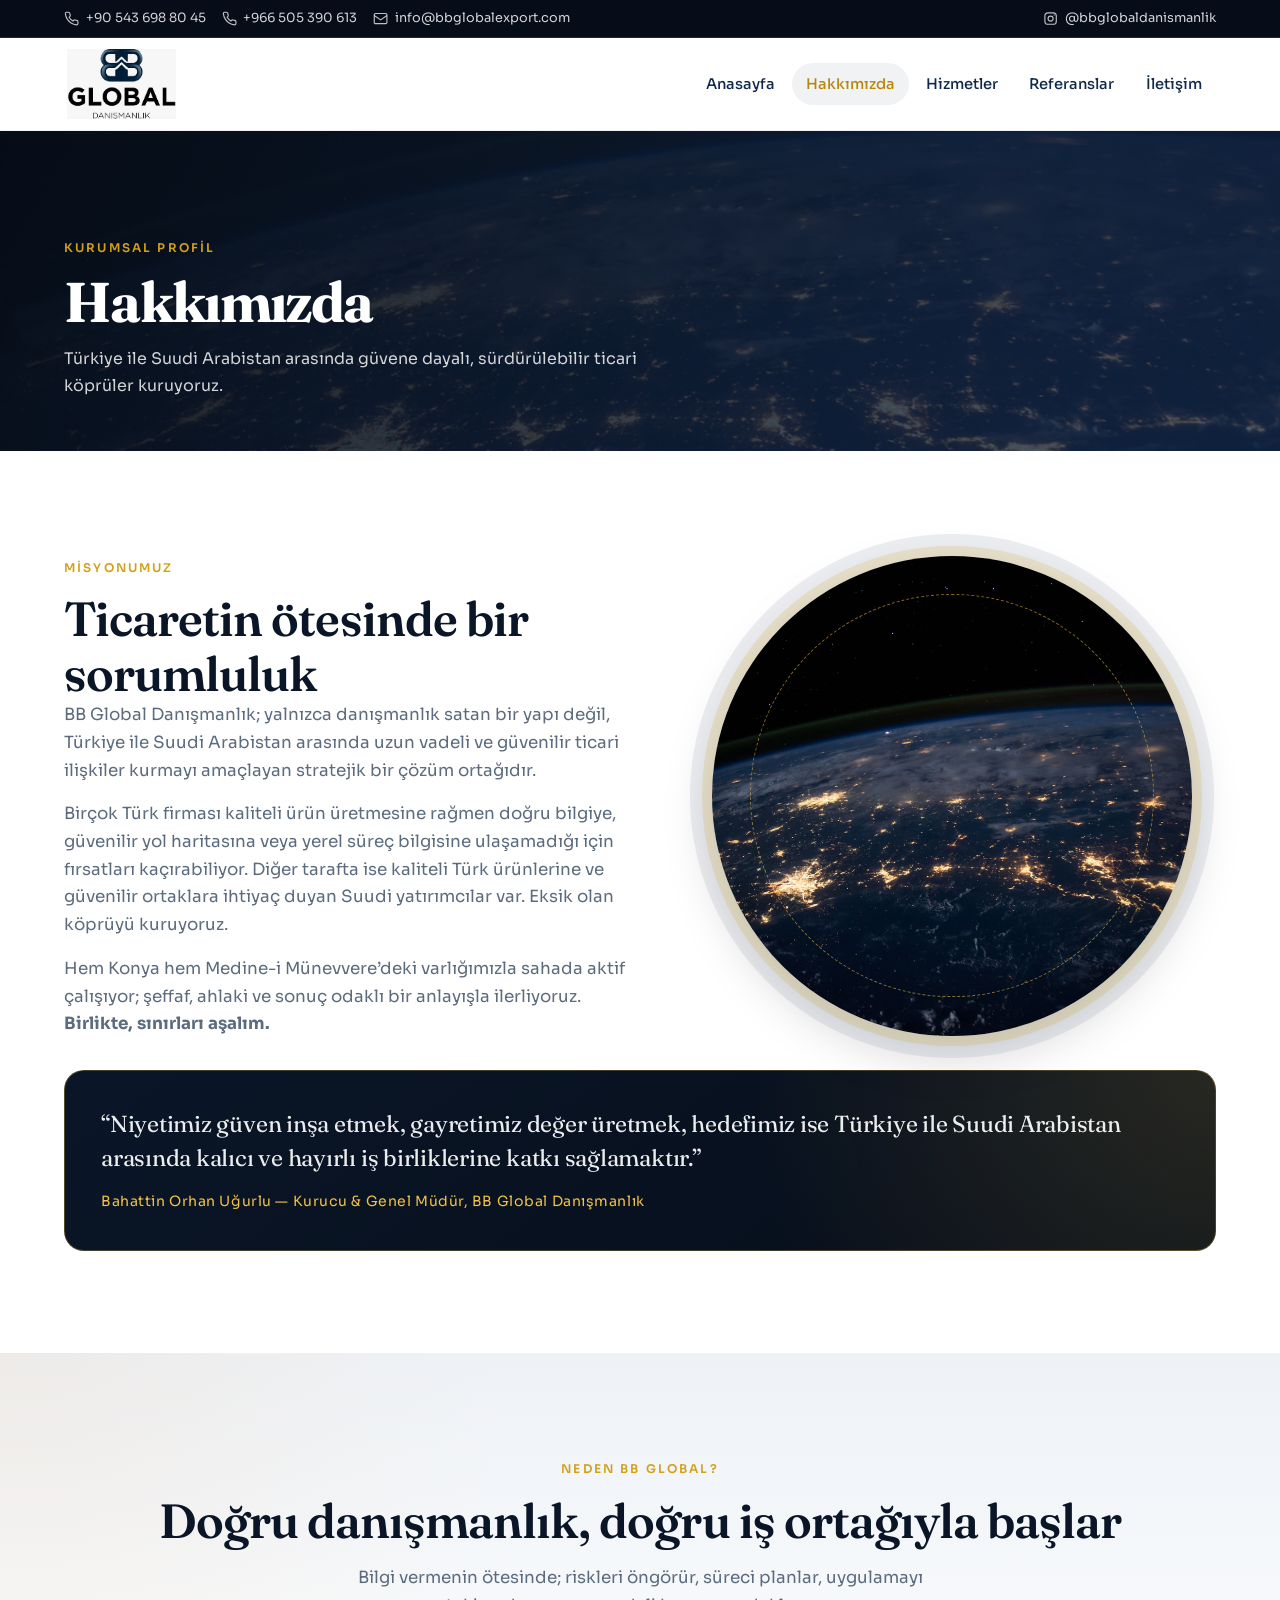
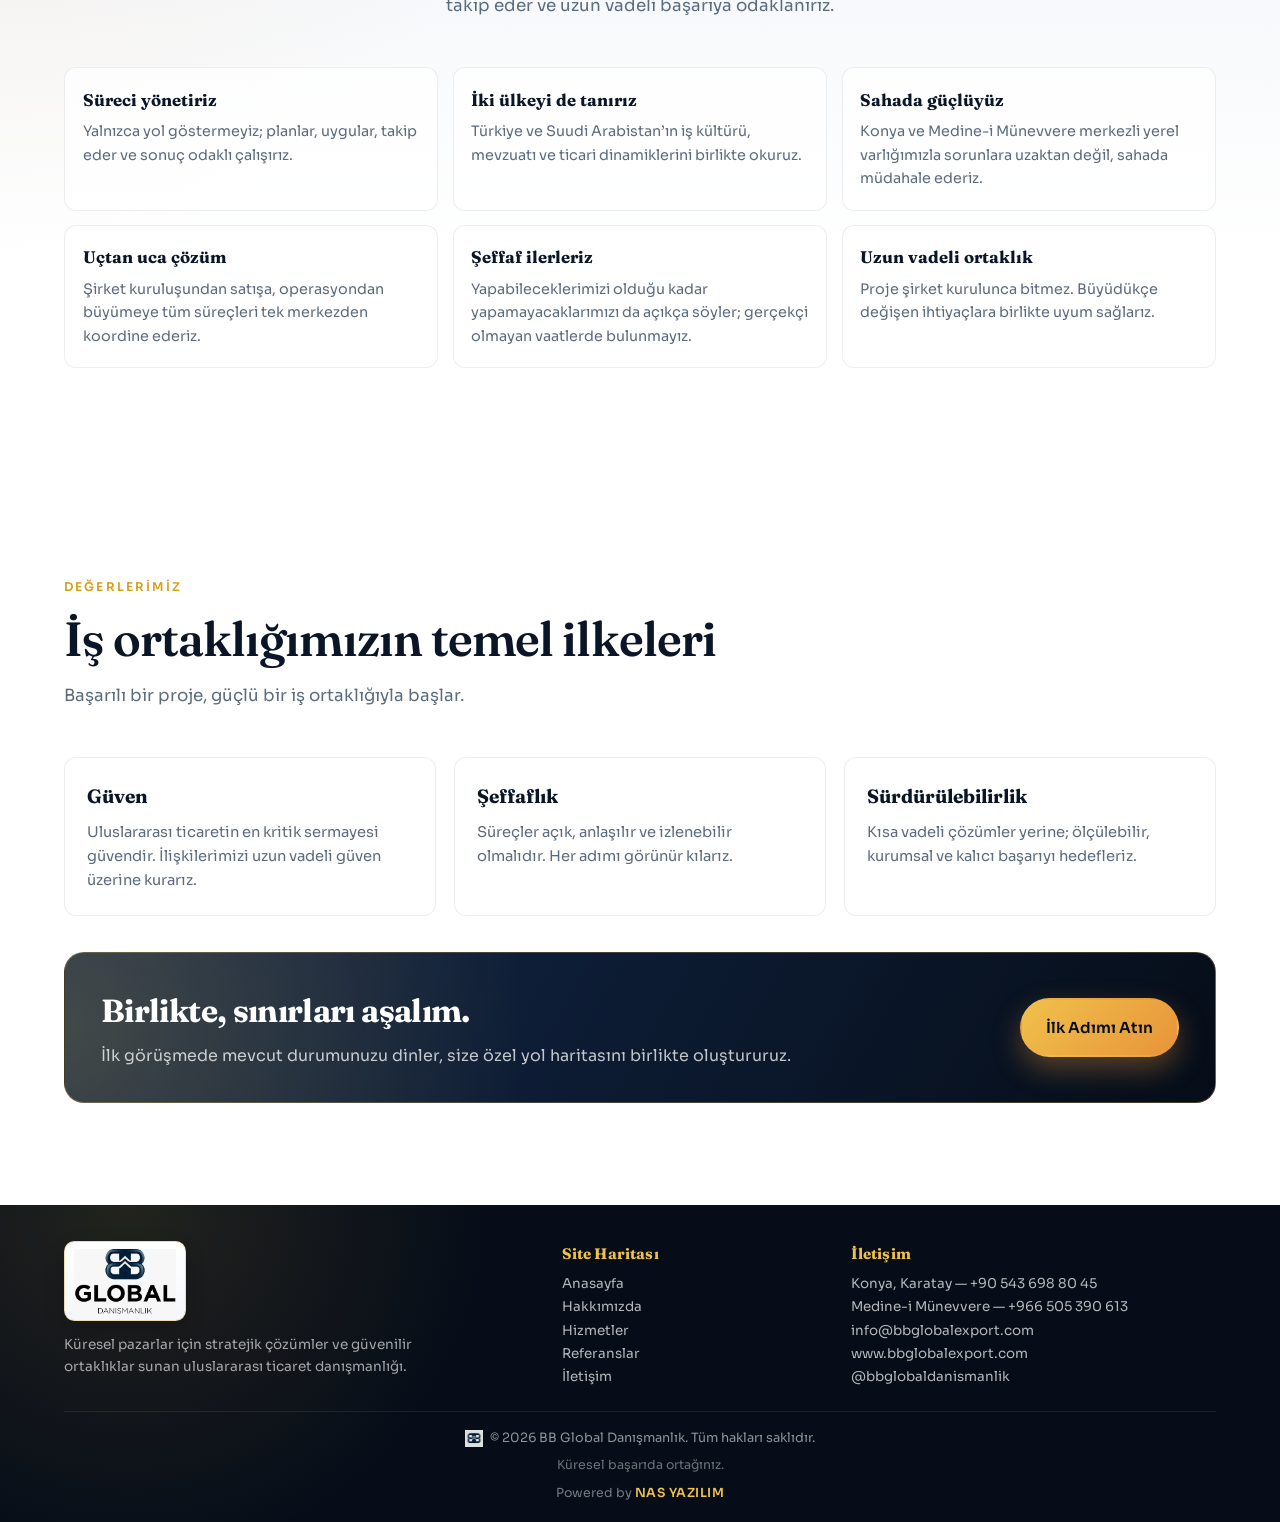
==== commit fc6537a5: "İçerikler dökümanlara göre güncellendi" ====
--- a/hakkimizda.html
+++ b/hakkimizda.html
@@ -4,7 +4,7 @@
   <meta charset="UTF-8" />
   <meta name="viewport" content="width=device-width, initial-scale=1.0" />
   <title>Hakkımızda | BB Global Danışmanlık</title>
-  <meta name="description" content="BB Global Danışmanlık; küresel pazarlar için stratejik çözümler ve güvenilir ortaklıklar sunan, uluslararası ticarette öncü bir danışmanlık firmasıdır. Birlikte, sınırları aşalım." />
+  <meta name="description" content="BB Global Danışmanlık: Türkiye–Suudi Arabistan ticaret, yatırım ve operasyon çözümleri. Konya ve Medine-i Münevvere’de sahada güvenilir ortaklık." />
   <link rel="preconnect" href="https://fonts.googleapis.com" />
   <link rel="preconnect" href="https://fonts.gstatic.com" crossorigin />
   <link href="https://fonts.googleapis.com/css2?family=Fraunces:opsz,wght@9..144,500;9..144,600;9..144,700&family=Sora:wght@400;500;600;700&display=swap" rel="stylesheet" />
@@ -49,7 +49,7 @@
       <div class="container page-hero__content">
         <span class="eyebrow">Kurumsal Profil</span>
         <h1>Hakkımızda</h1>
-        <p>Küresel pazarlar için stratejik çözümler. Güvenilir ortaklıklar. Uluslararası ticarette öncü bir güç.</p>
+        <p>Türkiye ile Suudi Arabistan arasında güvene dayalı, sürdürülebilir ticari köprüler kuruyoruz.</p>
       </div>
     </section>
 
@@ -57,14 +57,20 @@
       <div class="container about-grid">
         <div class="about-copy reveal">
           <span class="eyebrow">Misyonumuz</span>
-          <h2 class="section-title">BB Global ile uluslararası vizyon</h2>
-          <p>BB Global Danışmanlık; işletmeleri yerel sınırların ötesine taşıyan, küresel pazarlar için stratejik çözümler ve güvenilir ortaklıklar sunan bir danışmanlık firmasıdır. Uluslararası ticarette yalnızca işlem yönetmiyoruz — markanızı doğru pazara, doğru zamanlama ve doğru yöntemle konumlandırıyoruz.</p>
-          <p>İthalat-ihracat süreçlerinden kamu ihalelerine, pazar araştırmasından Suudi Arabistan odaklı yatırım ve şirketleşme modellerine kadar geniş bir uzmanlık yelpazesinde yanınızdayız. Amacımız net: işletmenizin rekabet gücünü artırmak, belirsizliği azaltmak ve sürdürülebilir büyümeyi mümkün kılmak.</p>
-          <p>Bizce başarı, tek başına bir hedef pazar listesi değildir. Doğru bilgi, disiplinli planlama ve güven temelli ilişkilerle şekillenir. Bu nedenle her projede şeffaflık, hesap verebilirlik ve uzun vadeli ortaklık ilkelerini merkeze alıyoruz. <strong>Birlikte, sınırları aşalım.</strong></p>
+          <h2 class="section-title">Ticaretin ötesinde bir sorumluluk</h2>
+          <p>BB Global Danışmanlık; yalnızca danışmanlık satan bir yapı değil, Türkiye ile Suudi Arabistan arasında uzun vadeli ve güvenilir ticari ilişkiler kurmayı amaçlayan stratejik bir çözüm ortağıdır.</p>
+          <p>Birçok Türk firması kaliteli ürün üretmesine rağmen doğru bilgiye, güvenilir yol haritasına veya yerel süreç bilgisine ulaşamadığı için fırsatları kaçırabiliyor. Diğer tarafta ise kaliteli Türk ürünlerine ve güvenilir ortaklara ihtiyaç duyan Suudi yatırımcılar var. Eksik olan köprüyü kuruyoruz.</p>
+          <p>Hem Konya hem Medine-i Münevvere’deki varlığımızla sahada aktif çalışıyor; şeffaf, ahlaki ve sonuç odaklı bir anlayışla ilerliyoruz. <strong>Birlikte, sınırları aşalım.</strong></p>
         </div>
         <div class="about-visual reveal" aria-hidden="true">
           <img src="assets/images/about-network.jpg" alt="" />
           <div class="about-visual__ring"></div>
+        </div>
+      </div>
+      <div class="container">
+        <div class="quote-panel reveal">
+          <p>“Niyetimiz güven inşa etmek, gayretimiz değer üretmek, hedefimiz ise Türkiye ile Suudi Arabistan arasında kalıcı ve hayırlı iş birliklerine katkı sağlamaktır.”</p>
+          <cite>Bahattin Orhan Uğurlu — Kurucu &amp; Genel Müdür, BB Global Danışmanlık</cite>
         </div>
       </div>
     </section>
@@ -72,22 +78,34 @@
     <section class="section section--fog">
       <div class="container">
         <div class="section__head section__head--center reveal">
-          <span class="eyebrow">Değerlerimiz</span>
-          <h2 class="section-title">Bizi yönlendiren ilkeler</h2>
-          <p class="section-lead">Profesyonel ve vizyoner bir şirket profilinin temelinde tutarlı değerler vardır.</p>
+          <span class="eyebrow">Neden BB Global?</span>
+          <h2 class="section-title">Doğru danışmanlık, doğru iş ortağıyla başlar</h2>
+          <p class="section-lead">Bilgi vermenin ötesinde; riskleri öngörür, süreci planlar, uygulamayı takip eder ve uzun vadeli başarıya odaklanırız.</p>
         </div>
-        <div class="values">
-          <article class="value reveal">
-            <h3>Güven</h3>
-            <p>Her adımda şeffaf iletişim ve ölçülebilir sonuçlarla güven inşa ederiz. Ortaklıklarımız uzun vadeli düşünülür.</p>
+        <div class="why-grid">
+          <article class="why-item reveal">
+            <h3>Süreci yönetiriz</h3>
+            <p>Yalnızca yol göstermeyiz; planlar, uygular, takip eder ve sonuç odaklı çalışırız.</p>
           </article>
-          <article class="value reveal">
-            <h3>Uzmanlık</h3>
-            <p>Uluslararası ticaret, EKAP ve bölgesel pazar dinamiklerinde derin bilgi birikimiyle hareket ederiz.</p>
+          <article class="why-item reveal">
+            <h3>İki ülkeyi de tanırız</h3>
+            <p>Türkiye ve Suudi Arabistan’ın iş kültürü, mevzuatı ve ticari dinamiklerini birlikte okuruz.</p>
           </article>
-          <article class="value reveal">
-            <h3>Vizyon</h3>
-            <p>Bugünün fırsatlarını yarının stratejisine dönüştürür; işletmenizi küresel seviyeye taşırız.</p>
+          <article class="why-item reveal">
+            <h3>Sahada güçlüyüz</h3>
+            <p>Konya ve Medine-i Münevvere merkezli yerel varlığımızla sorunlara uzaktan değil, sahada müdahale ederiz.</p>
+          </article>
+          <article class="why-item reveal">
+            <h3>Uçtan uca çözüm</h3>
+            <p>Şirket kuruluşundan satışa, operasyondan büyümeye tüm süreçleri tek merkezden koordine ederiz.</p>
+          </article>
+          <article class="why-item reveal">
+            <h3>Şeffaf ilerleriz</h3>
+            <p>Yapabileceklerimizi olduğu kadar yapamayacaklarımızı da açıkça söyler; gerçekçi olmayan vaatlerde bulunmayız.</p>
+          </article>
+          <article class="why-item reveal">
+            <h3>Uzun vadeli ortaklık</h3>
+            <p>Proje şirket kurulunca bitmez. Büyüdükçe değişen ihtiyaçlara birlikte uyum sağlarız.</p>
           </article>
         </div>
       </div>
@@ -95,12 +113,31 @@
 
     <section class="section">
       <div class="container">
-        <div class="cta-band reveal">
+        <div class="section__head reveal">
+          <span class="eyebrow">Değerlerimiz</span>
+          <h2 class="section-title">İş ortaklığımızın temel ilkeleri</h2>
+          <p class="section-lead">Başarılı bir proje, güçlü bir iş ortaklığıyla başlar.</p>
+        </div>
+        <div class="values">
+          <article class="value reveal">
+            <h3>Güven</h3>
+            <p>Uluslararası ticaretin en kritik sermayesi güvendir. İlişkilerimizi uzun vadeli güven üzerine kurarız.</p>
+          </article>
+          <article class="value reveal">
+            <h3>Şeffaflık</h3>
+            <p>Süreçler açık, anlaşılır ve izlenebilir olmalıdır. Her adımı görünür kılarız.</p>
+          </article>
+          <article class="value reveal">
+            <h3>Sürdürülebilirlik</h3>
+            <p>Kısa vadeli çözümler yerine; ölçülebilir, kurumsal ve kalıcı başarıyı hedefleriz.</p>
+          </article>
+        </div>
+        <div class="cta-band reveal" style="margin-top:2.25rem">
           <div>
             <h2>Birlikte, sınırları aşalım.</h2>
-            <p>Küresel büyüme yolculuğunuzda BB Global yanınızda.</p>
+            <p>İlk görüşmede mevcut durumunuzu dinler, size özel yol haritasını birlikte oluştururuz.</p>
           </div>
-          <a class="btn btn--gold" href="iletisim.html">Bize Ulaşın</a>
+          <a class="btn btn--gold" href="iletisim.html">İlk Adımı Atın</a>
         </div>
       </div>
     </section>
--- a/css/styles.css
+++ b/css/styles.css
@@ -1282,6 +1282,311 @@
   color: #ffe08a;
 }
 
+/* Content helpers — services / about enrichment */
+.prose-block {
+  margin-top: 1rem;
+}
+
+.prose-block h3 {
+  font-family: var(--font-display);
+  font-size: 1.15rem;
+  color: var(--navy-900);
+  margin: 1.15rem 0 0.45rem;
+  letter-spacing: -0.01em;
+}
+
+.detail-block--featured .prose-block h3 {
+  color: var(--gold-400);
+}
+
+.prose-block p {
+  color: var(--muted);
+  margin-bottom: 0.75rem;
+}
+
+.detail-block--featured .prose-block p {
+  color: rgba(255, 255, 255, 0.78);
+}
+
+.check-grid {
+  display: grid;
+  grid-template-columns: 1fr 1fr;
+  gap: 0.55rem 1.25rem;
+  margin: 0.85rem 0 0.35rem;
+}
+
+.check-grid li {
+  position: relative;
+  padding-left: 1.2rem;
+  font-size: 0.92rem;
+  color: var(--ink);
+}
+
+.detail-block--featured .check-grid li {
+  color: rgba(255, 255, 255, 0.9);
+}
+
+.check-grid li::before {
+  content: "";
+  position: absolute;
+  left: 0;
+  top: 0.5rem;
+  width: 0.45rem;
+  height: 0.45rem;
+  border-radius: 50%;
+  background: linear-gradient(135deg, var(--gold-400), var(--accent));
+}
+
+.process-track {
+  display: grid;
+  grid-template-columns: repeat(4, 1fr);
+  gap: 0.85rem;
+  margin-top: 1.75rem;
+}
+
+.process-step {
+  padding: 1.15rem 1rem;
+  border-radius: var(--radius-sm);
+  background: var(--white);
+  border: 1px solid rgba(18, 40, 74, 0.08);
+  box-shadow: 0 10px 28px rgba(6, 13, 24, 0.05);
+  transition: transform 0.3s var(--ease), border-color 0.3s;
+}
+
+.process-step:hover {
+  transform: translateY(-3px);
+  border-color: rgba(212, 160, 23, 0.4);
+}
+
+.process-step__num {
+  display: inline-flex;
+  align-items: center;
+  justify-content: center;
+  min-width: 1.85rem;
+  height: 1.85rem;
+  border-radius: 999px;
+  background: rgba(18, 40, 74, 0.07);
+  border: 1px solid rgba(212, 160, 23, 0.35);
+  color: var(--gold-600);
+  font-size: 0.78rem;
+  font-weight: 700;
+  margin-bottom: 0.65rem;
+}
+
+.process-step h3 {
+  font-family: var(--font-display);
+  font-size: 1.05rem;
+  color: var(--navy-900);
+  margin-bottom: 0.35rem;
+}
+
+.process-step p {
+  font-size: 0.88rem;
+  color: var(--muted);
+  line-height: 1.5;
+}
+
+.accordion {
+  display: grid;
+  gap: 0.65rem;
+  margin-top: 1.35rem;
+}
+
+.accordion__item {
+  border-radius: var(--radius-sm);
+  border: 1px solid rgba(255, 255, 255, 0.12);
+  background: rgba(255, 255, 255, 0.04);
+  overflow: hidden;
+}
+
+.accordion__btn {
+  width: 100%;
+  display: flex;
+  align-items: center;
+  justify-content: space-between;
+  gap: 1rem;
+  text-align: left;
+  padding: 1rem 1.15rem;
+  background: transparent;
+  border: 0;
+  color: var(--white);
+  font-family: var(--font-body);
+  font-size: 0.98rem;
+  font-weight: 600;
+  cursor: pointer;
+  transition: background 0.25s var(--ease);
+}
+
+.accordion__btn:hover {
+  background: rgba(240, 193, 75, 0.08);
+}
+
+.accordion__btn span {
+  flex: 1;
+}
+
+.accordion__icon {
+  width: 1.5rem;
+  height: 1.5rem;
+  border-radius: 50%;
+  border: 1px solid rgba(240, 193, 75, 0.45);
+  display: grid;
+  place-items: center;
+  color: var(--gold-400);
+  flex-shrink: 0;
+  transition: transform 0.25s var(--ease);
+}
+
+.accordion__icon::before {
+  content: "+";
+  font-size: 1.05rem;
+  line-height: 1;
+}
+
+.accordion__item.is-open .accordion__icon {
+  transform: rotate(45deg);
+  background: rgba(240, 193, 75, 0.15);
+}
+
+.accordion__panel {
+  display: none;
+  padding: 0 1.15rem 1.15rem;
+  color: rgba(255, 255, 255, 0.78);
+  font-size: 0.92rem;
+}
+
+.accordion__item.is-open .accordion__panel {
+  display: block;
+}
+
+.accordion__panel ul {
+  display: grid;
+  gap: 0.4rem;
+  margin-top: 0.65rem;
+}
+
+.accordion__panel li {
+  position: relative;
+  padding-left: 1.1rem;
+  color: rgba(255, 255, 255, 0.88);
+}
+
+.accordion__panel li::before {
+  content: "";
+  position: absolute;
+  left: 0;
+  top: 0.5rem;
+  width: 0.4rem;
+  height: 0.4rem;
+  border-radius: 50%;
+  background: var(--gold-400);
+}
+
+.model-grid {
+  display: grid;
+  grid-template-columns: repeat(3, 1fr);
+  gap: 1rem;
+  margin-top: 1.5rem;
+}
+
+.model-card {
+  padding: 1.35rem 1.2rem;
+  border-radius: var(--radius);
+  background: var(--white);
+  border: 1px solid rgba(18, 40, 74, 0.08);
+  box-shadow: 0 12px 32px rgba(6, 13, 24, 0.05);
+}
+
+.model-card h3 {
+  font-family: var(--font-display);
+  font-size: 1.15rem;
+  color: var(--navy-900);
+  margin-bottom: 0.45rem;
+}
+
+.model-card p {
+  color: var(--muted);
+  font-size: 0.92rem;
+  margin-bottom: 0.75rem;
+}
+
+.model-card ul {
+  display: grid;
+  gap: 0.4rem;
+}
+
+.model-card li {
+  position: relative;
+  padding-left: 1.1rem;
+  font-size: 0.88rem;
+  color: var(--ink);
+}
+
+.model-card li::before {
+  content: "";
+  position: absolute;
+  left: 0;
+  top: 0.5rem;
+  width: 0.4rem;
+  height: 0.4rem;
+  border-radius: 50%;
+  background: linear-gradient(135deg, var(--gold-400), var(--accent));
+}
+
+.quote-panel {
+  margin-top: 2rem;
+  padding: clamp(1.5rem, 3vw, 2.25rem);
+  border-radius: var(--radius);
+  background:
+    radial-gradient(circle at 100% 0%, rgba(240, 193, 75, 0.14), transparent 40%),
+    linear-gradient(145deg, var(--navy-900), var(--navy-950));
+  color: var(--white);
+  border: 1px solid rgba(240, 193, 75, 0.25);
+}
+
+.quote-panel p {
+  font-family: var(--font-display);
+  font-size: clamp(1.15rem, 2.2vw, 1.45rem);
+  line-height: 1.45;
+  letter-spacing: -0.01em;
+  color: rgba(255, 255, 255, 0.92);
+}
+
+.quote-panel cite {
+  display: block;
+  margin-top: 1rem;
+  font-style: normal;
+  font-size: 0.88rem;
+  color: var(--gold-400);
+  letter-spacing: 0.04em;
+}
+
+.why-grid {
+  display: grid;
+  grid-template-columns: repeat(3, 1fr);
+  gap: 0.9rem;
+  margin-top: 1.5rem;
+}
+
+.why-item {
+  padding: 1.15rem 1.1rem;
+  border-radius: var(--radius-sm);
+  background: rgba(255, 255, 255, 0.72);
+  border: 1px solid rgba(18, 40, 74, 0.08);
+}
+
+.why-item h3 {
+  font-family: var(--font-display);
+  font-size: 1.05rem;
+  color: var(--navy-900);
+  margin-bottom: 0.35rem;
+}
+
+.why-item p {
+  font-size: 0.9rem;
+  color: var(--muted);
+}
+
 /* Reveal animations */
 .reveal {
   opacity: 0;
@@ -1366,7 +1671,11 @@
   .about-grid,
   .offices-grid,
   .channels,
-  .detail-block {
+  .detail-block,
+  .process-track,
+  .model-grid,
+  .why-grid,
+  .check-grid {
     grid-template-columns: 1fr;
   }
 
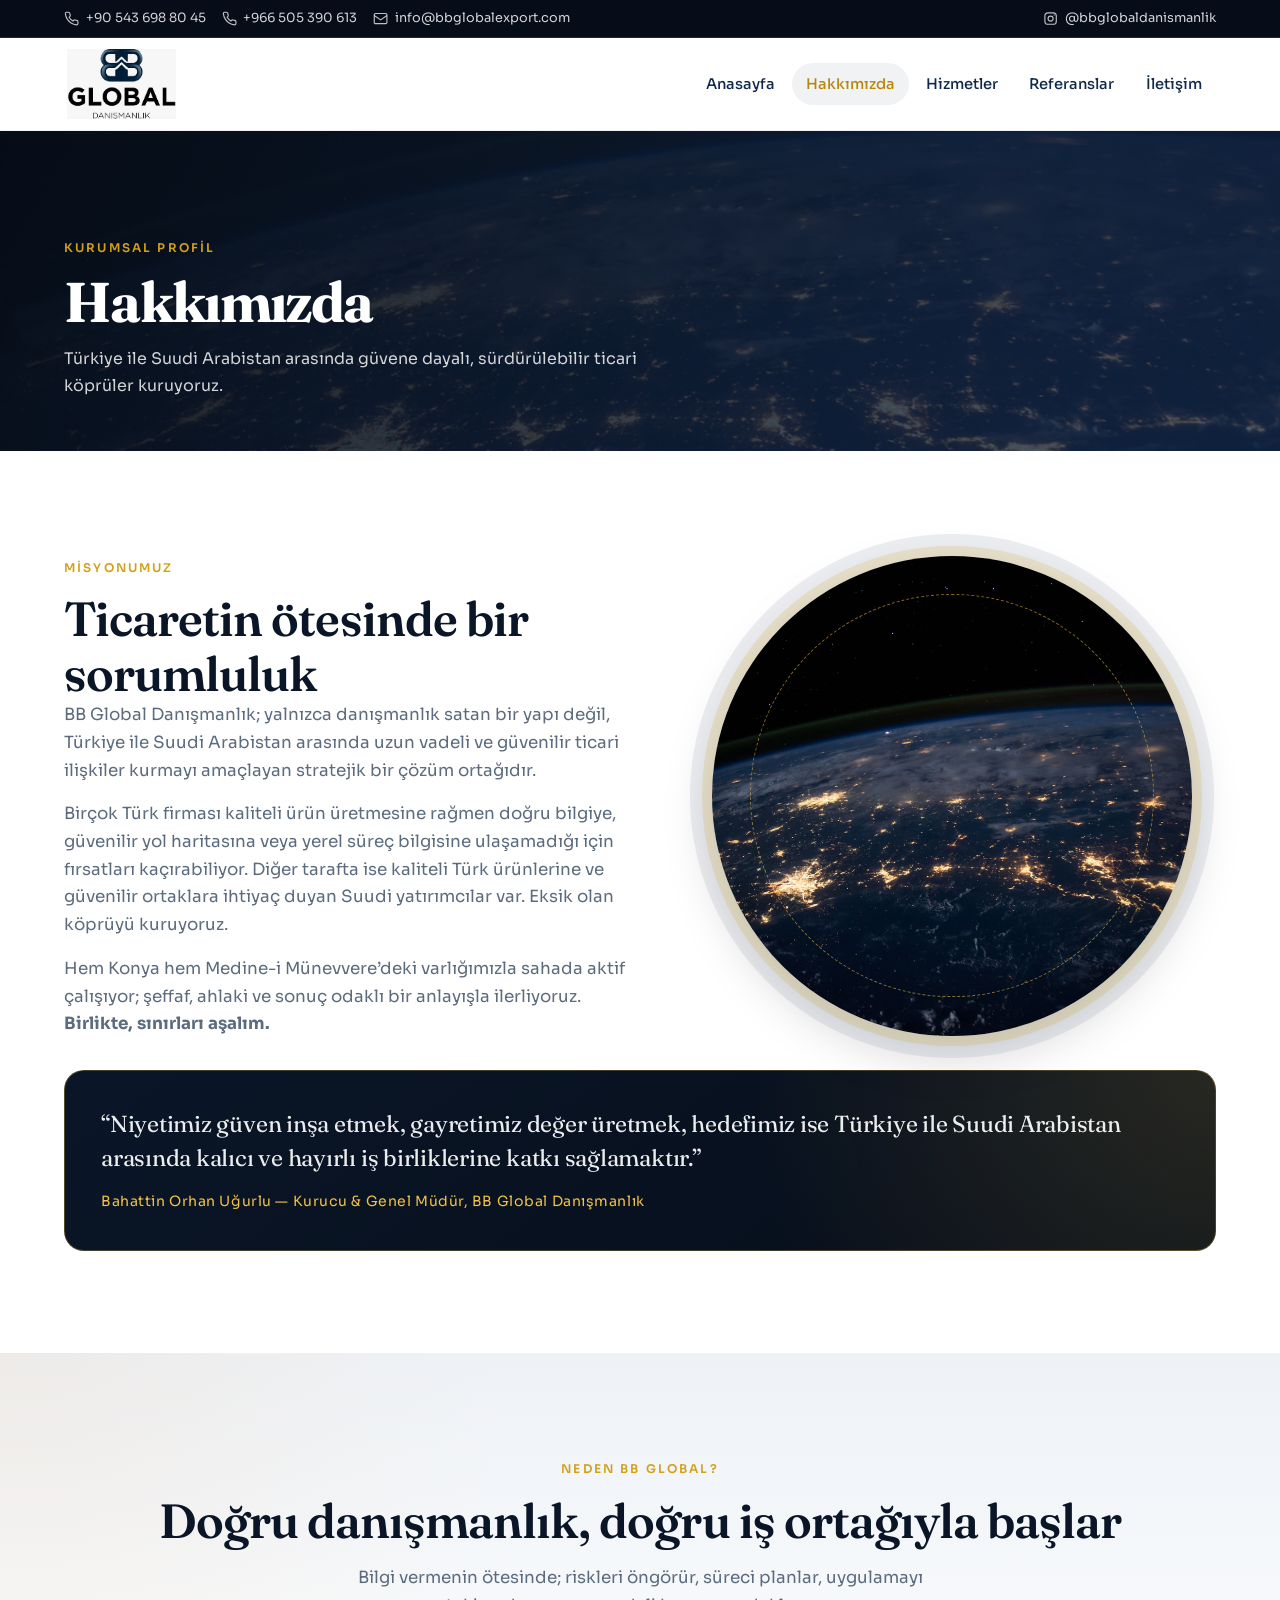
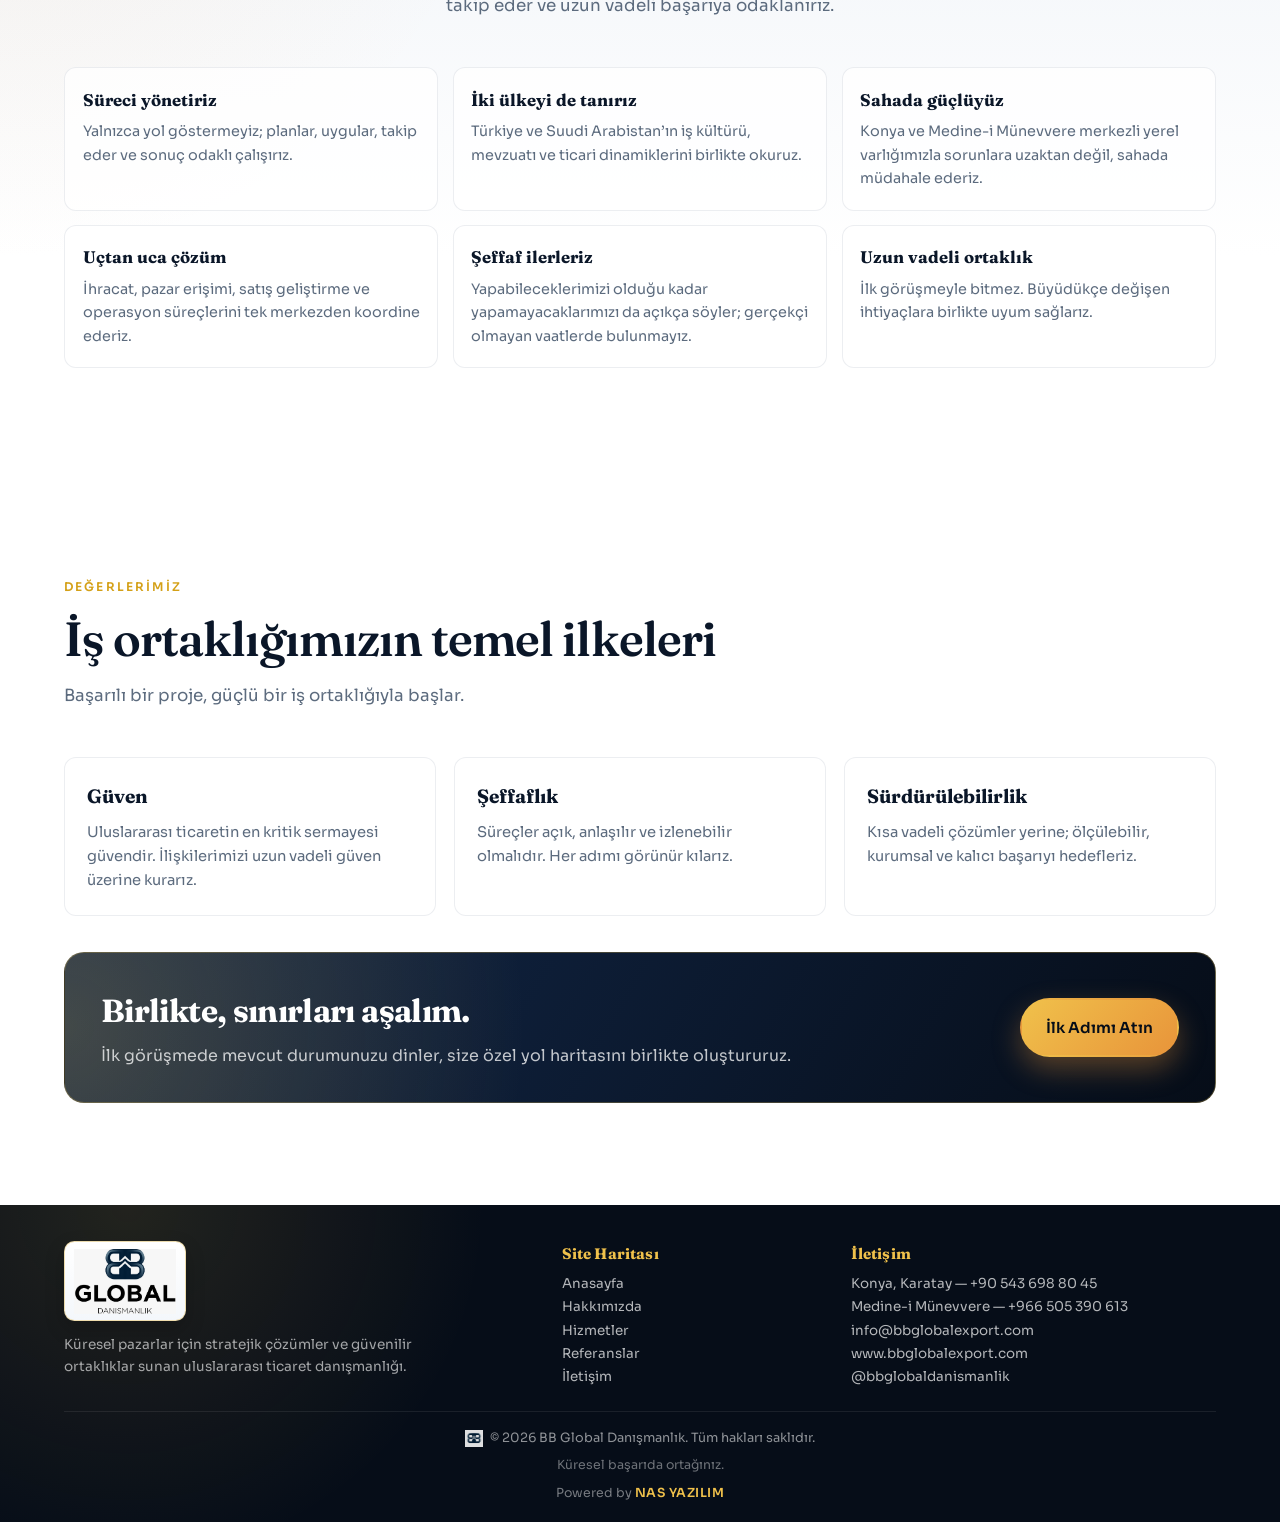
==== commit cdff15e6: "Istenmeyen icerikler kaldirildi" ====
--- a/hakkimizda.html
+++ b/hakkimizda.html
@@ -4,7 +4,7 @@
   <meta charset="UTF-8" />
   <meta name="viewport" content="width=device-width, initial-scale=1.0" />
   <title>Hakkımızda | BB Global Danışmanlık</title>
-  <meta name="description" content="BB Global Danışmanlık: Türkiye–Suudi Arabistan ticaret, yatırım ve operasyon çözümleri. Konya ve Medine-i Münevvere’de sahada güvenilir ortaklık." />
+  <meta name="description" content="BB Global Danışmanlık: Türkiye–Suudi Arabistan ticaret ve iş geliştirme danışmanlığı. Konya ve Medine-i Münevvere’de güvenilir ortaklık." />
   <link rel="preconnect" href="https://fonts.googleapis.com" />
   <link rel="preconnect" href="https://fonts.gstatic.com" crossorigin />
   <link href="https://fonts.googleapis.com/css2?family=Fraunces:opsz,wght@9..144,500;9..144,600;9..144,700&family=Sora:wght@400;500;600;700&display=swap" rel="stylesheet" />
@@ -97,7 +97,7 @@
           </article>
           <article class="why-item reveal">
             <h3>Uçtan uca çözüm</h3>
-            <p>Şirket kuruluşundan satışa, operasyondan büyümeye tüm süreçleri tek merkezden koordine ederiz.</p>
+            <p>İhracat, pazar erişimi, satış geliştirme ve operasyon süreçlerini tek merkezden koordine ederiz.</p>
           </article>
           <article class="why-item reveal">
             <h3>Şeffaf ilerleriz</h3>
@@ -105,7 +105,7 @@
           </article>
           <article class="why-item reveal">
             <h3>Uzun vadeli ortaklık</h3>
-            <p>Proje şirket kurulunca bitmez. Büyüdükçe değişen ihtiyaçlara birlikte uyum sağlarız.</p>
+            <p>İlk görüşmeyle bitmez. Büyüdükçe değişen ihtiyaçlara birlikte uyum sağlarız.</p>
           </article>
         </div>
       </div>
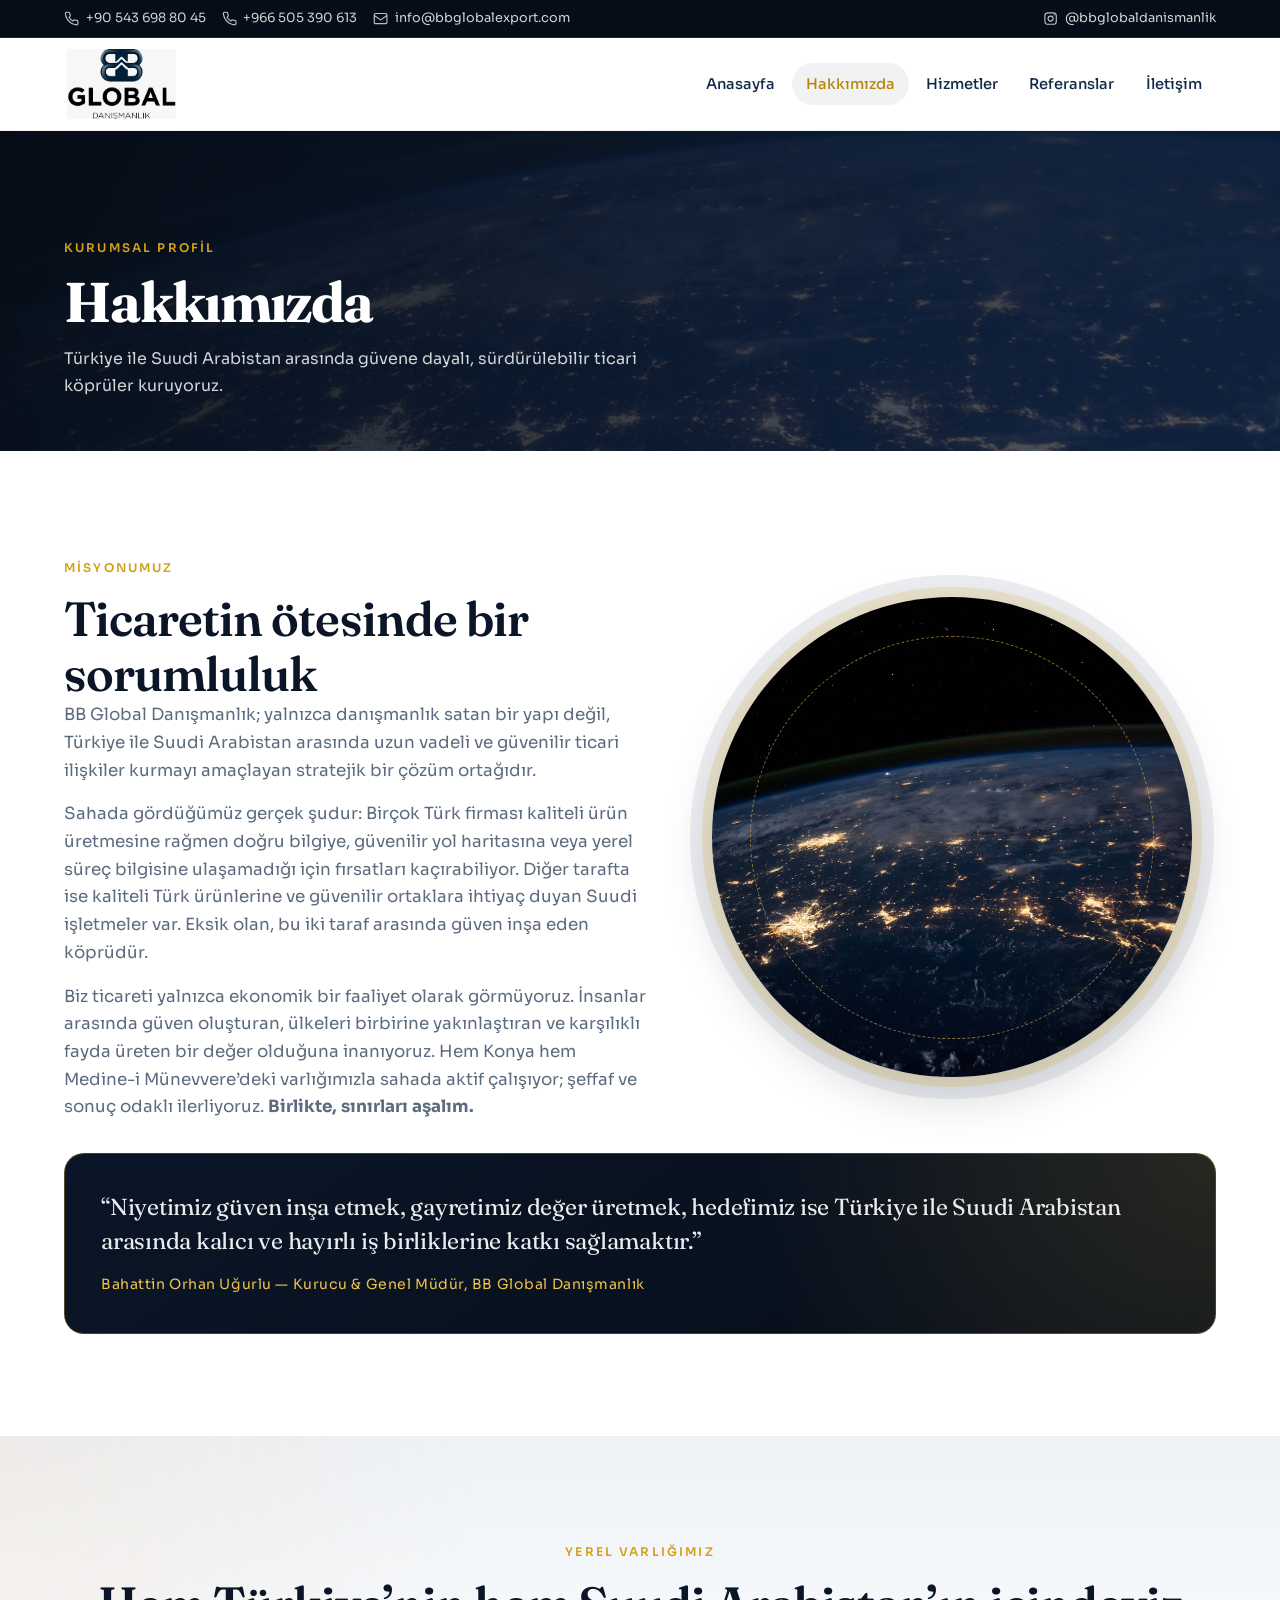
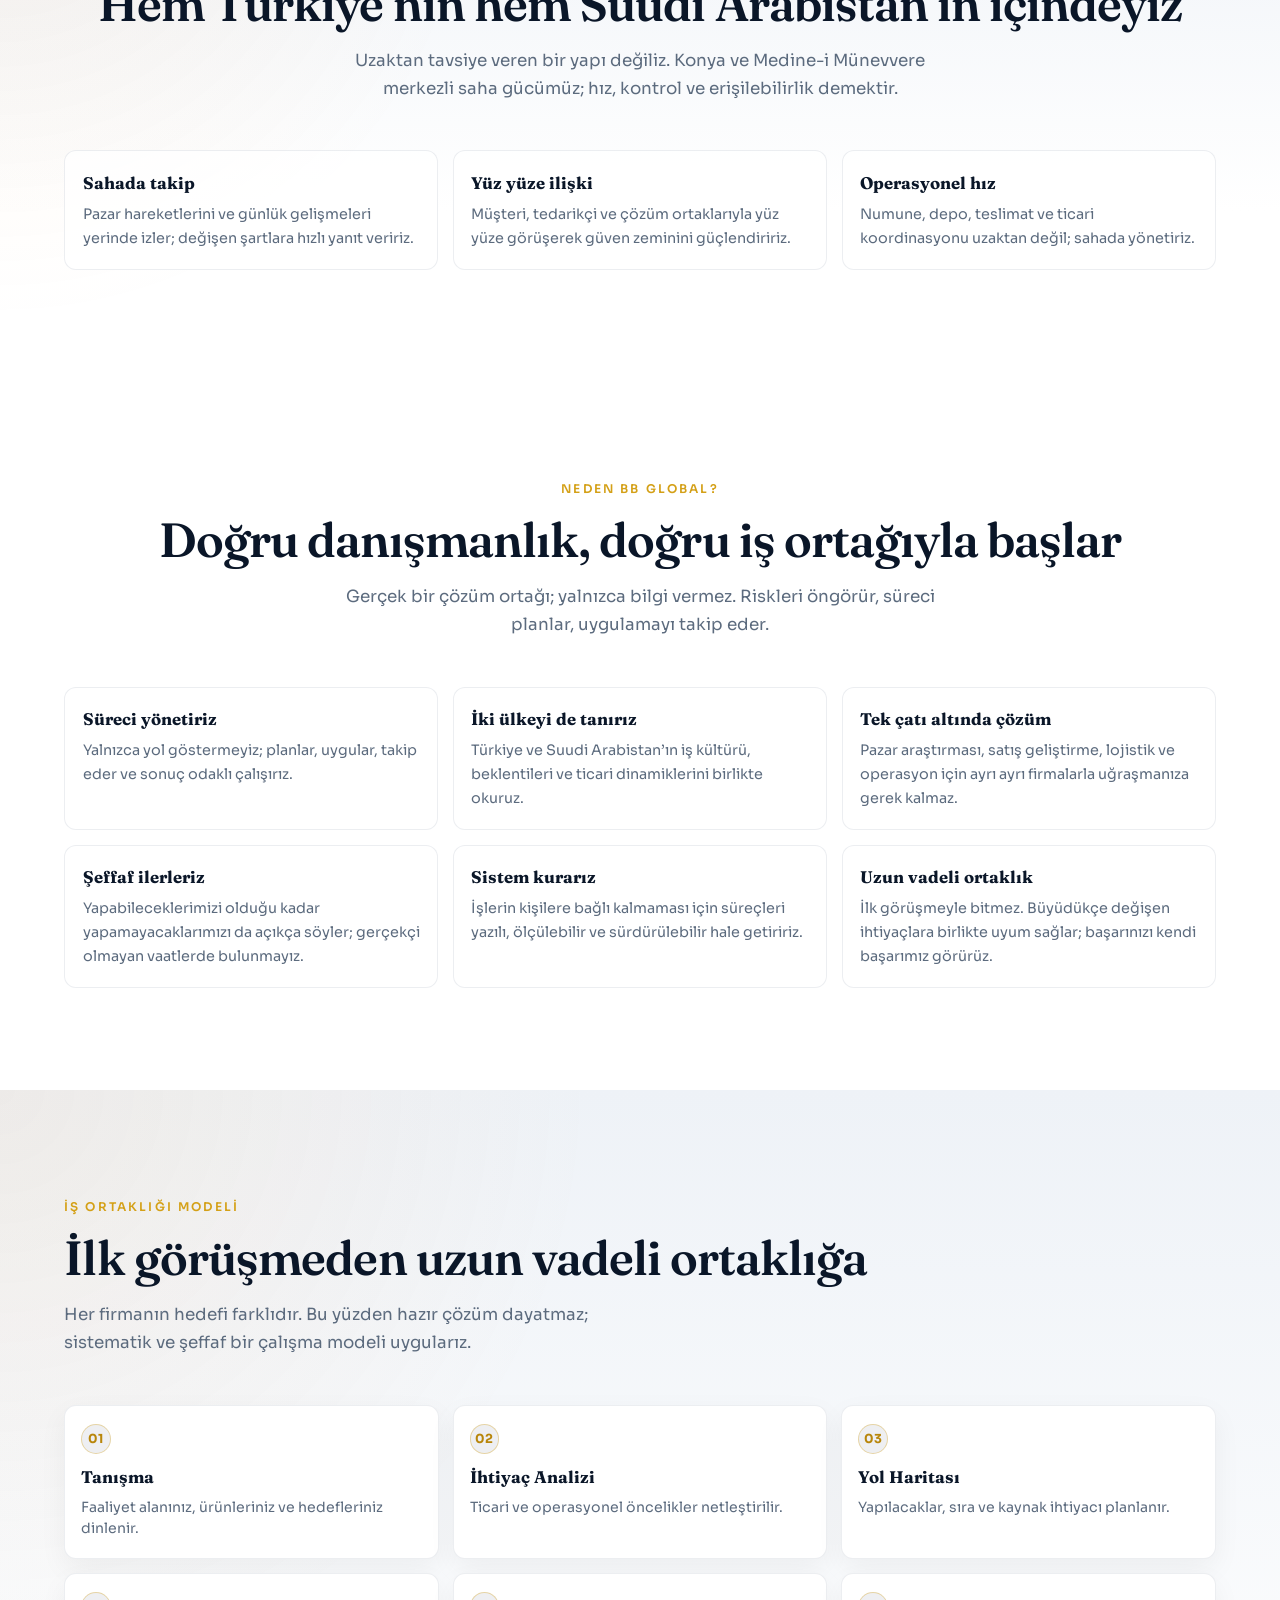
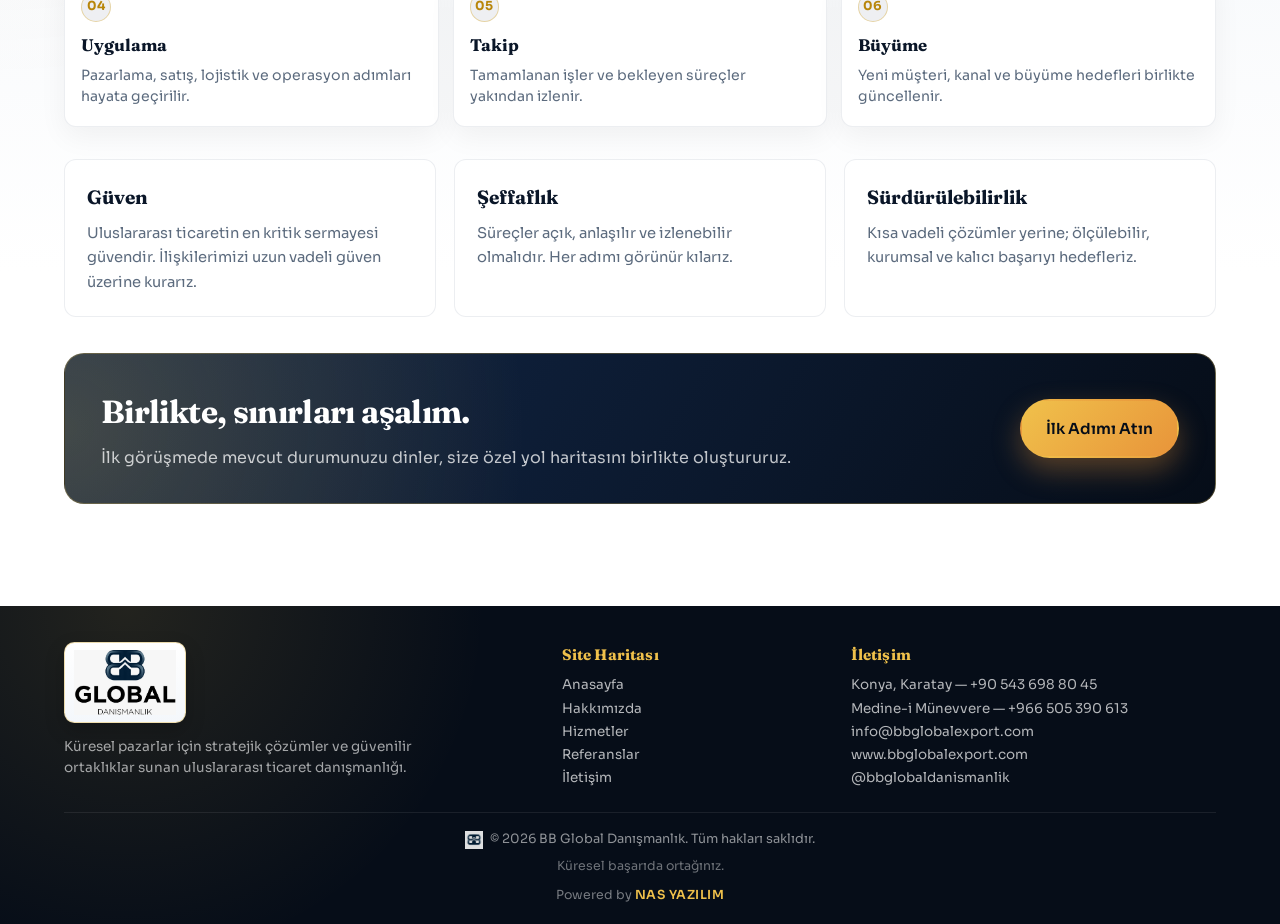
==== commit c747fb1e: "güncelleme oldu" ====
--- a/hakkimizda.html
+++ b/hakkimizda.html
@@ -59,8 +59,8 @@
           <span class="eyebrow">Misyonumuz</span>
           <h2 class="section-title">Ticaretin ötesinde bir sorumluluk</h2>
           <p>BB Global Danışmanlık; yalnızca danışmanlık satan bir yapı değil, Türkiye ile Suudi Arabistan arasında uzun vadeli ve güvenilir ticari ilişkiler kurmayı amaçlayan stratejik bir çözüm ortağıdır.</p>
-          <p>Birçok Türk firması kaliteli ürün üretmesine rağmen doğru bilgiye, güvenilir yol haritasına veya yerel süreç bilgisine ulaşamadığı için fırsatları kaçırabiliyor. Diğer tarafta ise kaliteli Türk ürünlerine ve güvenilir ortaklara ihtiyaç duyan Suudi yatırımcılar var. Eksik olan köprüyü kuruyoruz.</p>
-          <p>Hem Konya hem Medine-i Münevvere’deki varlığımızla sahada aktif çalışıyor; şeffaf, ahlaki ve sonuç odaklı bir anlayışla ilerliyoruz. <strong>Birlikte, sınırları aşalım.</strong></p>
+          <p>Sahada gördüğümüz gerçek şudur: Birçok Türk firması kaliteli ürün üretmesine rağmen doğru bilgiye, güvenilir yol haritasına veya yerel süreç bilgisine ulaşamadığı için fırsatları kaçırabiliyor. Diğer tarafta ise kaliteli Türk ürünlerine ve güvenilir ortaklara ihtiyaç duyan Suudi işletmeler var. Eksik olan, bu iki taraf arasında güven inşa eden köprüdür.</p>
+          <p>Biz ticareti yalnızca ekonomik bir faaliyet olarak görmüyoruz. İnsanlar arasında güven oluşturan, ülkeleri birbirine yakınlaştıran ve karşılıklı fayda üreten bir değer olduğuna inanıyoruz. Hem Konya hem Medine-i Münevvere’deki varlığımızla sahada aktif çalışıyor; şeffaf ve sonuç odaklı ilerliyoruz. <strong>Birlikte, sınırları aşalım.</strong></p>
         </div>
         <div class="about-visual reveal" aria-hidden="true">
           <img src="assets/images/about-network.jpg" alt="" />
@@ -78,9 +78,33 @@
     <section class="section section--fog">
       <div class="container">
         <div class="section__head section__head--center reveal">
+          <span class="eyebrow">Yerel Varlığımız</span>
+          <h2 class="section-title">Hem Türkiye’nin hem Suudi Arabistan’ın içindeyiz</h2>
+          <p class="section-lead">Uzaktan tavsiye veren bir yapı değiliz. Konya ve Medine-i Münevvere merkezli saha gücümüz; hız, kontrol ve erişilebilirlik demektir.</p>
+        </div>
+        <div class="why-grid">
+          <article class="why-item reveal">
+            <h3>Sahada takip</h3>
+            <p>Pazar hareketlerini ve günlük gelişmeleri yerinde izler; değişen şartlara hızlı yanıt veririz.</p>
+          </article>
+          <article class="why-item reveal">
+            <h3>Yüz yüze ilişki</h3>
+            <p>Müşteri, tedarikçi ve çözüm ortaklarıyla yüz yüze görüşerek güven zeminini güçlendiririz.</p>
+          </article>
+          <article class="why-item reveal">
+            <h3>Operasyonel hız</h3>
+            <p>Numune, depo, teslimat ve ticari koordinasyonu uzaktan değil; sahada yönetiriz.</p>
+          </article>
+        </div>
+      </div>
+    </section>
+
+    <section class="section">
+      <div class="container">
+        <div class="section__head section__head--center reveal">
           <span class="eyebrow">Neden BB Global?</span>
           <h2 class="section-title">Doğru danışmanlık, doğru iş ortağıyla başlar</h2>
-          <p class="section-lead">Bilgi vermenin ötesinde; riskleri öngörür, süreci planlar, uygulamayı takip eder ve uzun vadeli başarıya odaklanırız.</p>
+          <p class="section-lead">Gerçek bir çözüm ortağı; yalnızca bilgi vermez. Riskleri öngörür, süreci planlar, uygulamayı takip eder.</p>
         </div>
         <div class="why-grid">
           <article class="why-item reveal">
@@ -89,36 +113,68 @@
           </article>
           <article class="why-item reveal">
             <h3>İki ülkeyi de tanırız</h3>
-            <p>Türkiye ve Suudi Arabistan’ın iş kültürü, mevzuatı ve ticari dinamiklerini birlikte okuruz.</p>
-          </article>
-          <article class="why-item reveal">
-            <h3>Sahada güçlüyüz</h3>
-            <p>Konya ve Medine-i Münevvere merkezli yerel varlığımızla sorunlara uzaktan değil, sahada müdahale ederiz.</p>
-          </article>
-          <article class="why-item reveal">
-            <h3>Uçtan uca çözüm</h3>
-            <p>İhracat, pazar erişimi, satış geliştirme ve operasyon süreçlerini tek merkezden koordine ederiz.</p>
+            <p>Türkiye ve Suudi Arabistan’ın iş kültürü, beklentileri ve ticari dinamiklerini birlikte okuruz.</p>
+          </article>
+          <article class="why-item reveal">
+            <h3>Tek çatı altında çözüm</h3>
+            <p>Pazar araştırması, satış geliştirme, lojistik ve operasyon için ayrı ayrı firmalarla uğraşmanıza gerek kalmaz.</p>
           </article>
           <article class="why-item reveal">
             <h3>Şeffaf ilerleriz</h3>
             <p>Yapabileceklerimizi olduğu kadar yapamayacaklarımızı da açıkça söyler; gerçekçi olmayan vaatlerde bulunmayız.</p>
           </article>
           <article class="why-item reveal">
+            <h3>Sistem kurarız</h3>
+            <p>İşlerin kişilere bağlı kalmaması için süreçleri yazılı, ölçülebilir ve sürdürülebilir hale getiririz.</p>
+          </article>
+          <article class="why-item reveal">
             <h3>Uzun vadeli ortaklık</h3>
-            <p>İlk görüşmeyle bitmez. Büyüdükçe değişen ihtiyaçlara birlikte uyum sağlarız.</p>
-          </article>
-        </div>
-      </div>
-    </section>
-
-    <section class="section">
+            <p>İlk görüşmeyle bitmez. Büyüdükçe değişen ihtiyaçlara birlikte uyum sağlar; başarınızı kendi başarımız görürüz.</p>
+          </article>
+        </div>
+      </div>
+    </section>
+
+    <section class="section section--fog">
       <div class="container">
         <div class="section__head reveal">
-          <span class="eyebrow">Değerlerimiz</span>
-          <h2 class="section-title">İş ortaklığımızın temel ilkeleri</h2>
-          <p class="section-lead">Başarılı bir proje, güçlü bir iş ortaklığıyla başlar.</p>
-        </div>
-        <div class="values">
+          <span class="eyebrow">İş Ortaklığı Modeli</span>
+          <h2 class="section-title">İlk görüşmeden uzun vadeli ortaklığa</h2>
+          <p class="section-lead">Her firmanın hedefi farklıdır. Bu yüzden hazır çözüm dayatmaz; sistematik ve şeffaf bir çalışma modeli uygularız.</p>
+        </div>
+        <div class="process-track process-track--wide reveal">
+          <article class="process-step">
+            <span class="process-step__num">01</span>
+            <h3>Tanışma</h3>
+            <p>Faaliyet alanınız, ürünleriniz ve hedefleriniz dinlenir.</p>
+          </article>
+          <article class="process-step">
+            <span class="process-step__num">02</span>
+            <h3>İhtiyaç Analizi</h3>
+            <p>Ticari ve operasyonel öncelikler netleştirilir.</p>
+          </article>
+          <article class="process-step">
+            <span class="process-step__num">03</span>
+            <h3>Yol Haritası</h3>
+            <p>Yapılacaklar, sıra ve kaynak ihtiyacı planlanır.</p>
+          </article>
+          <article class="process-step">
+            <span class="process-step__num">04</span>
+            <h3>Uygulama</h3>
+            <p>Pazarlama, satış, lojistik ve operasyon adımları hayata geçirilir.</p>
+          </article>
+          <article class="process-step">
+            <span class="process-step__num">05</span>
+            <h3>Takip</h3>
+            <p>Tamamlanan işler ve bekleyen süreçler yakından izlenir.</p>
+          </article>
+          <article class="process-step">
+            <span class="process-step__num">06</span>
+            <h3>Büyüme</h3>
+            <p>Yeni müşteri, kanal ve büyüme hedefleri birlikte güncellenir.</p>
+          </article>
+        </div>
+        <div class="values" style="margin-top:2rem">
           <article class="value reveal">
             <h3>Güven</h3>
             <p>Uluslararası ticaretin en kritik sermayesi güvendir. İlişkilerimizi uzun vadeli güven üzerine kurarız.</p>
--- a/css/styles.css
+++ b/css/styles.css
@@ -1344,6 +1344,23 @@
   margin-top: 1.75rem;
 }
 
+.process-track--wide {
+  grid-template-columns: repeat(3, 1fr);
+}
+
+.saudi-intro {
+  max-width: 52rem;
+  margin: 0 auto 1.5rem;
+  text-align: center;
+  color: rgba(255, 255, 255, 0.8);
+  font-size: 1.02rem;
+  line-height: 1.7;
+}
+
+.saudi-intro strong {
+  color: var(--gold-400);
+}
+
 .process-step {
   padding: 1.15rem 1rem;
   border-radius: var(--radius-sm);
@@ -1673,6 +1690,7 @@
   .channels,
   .detail-block,
   .process-track,
+  .process-track--wide,
   .model-grid,
   .why-grid,
   .check-grid {
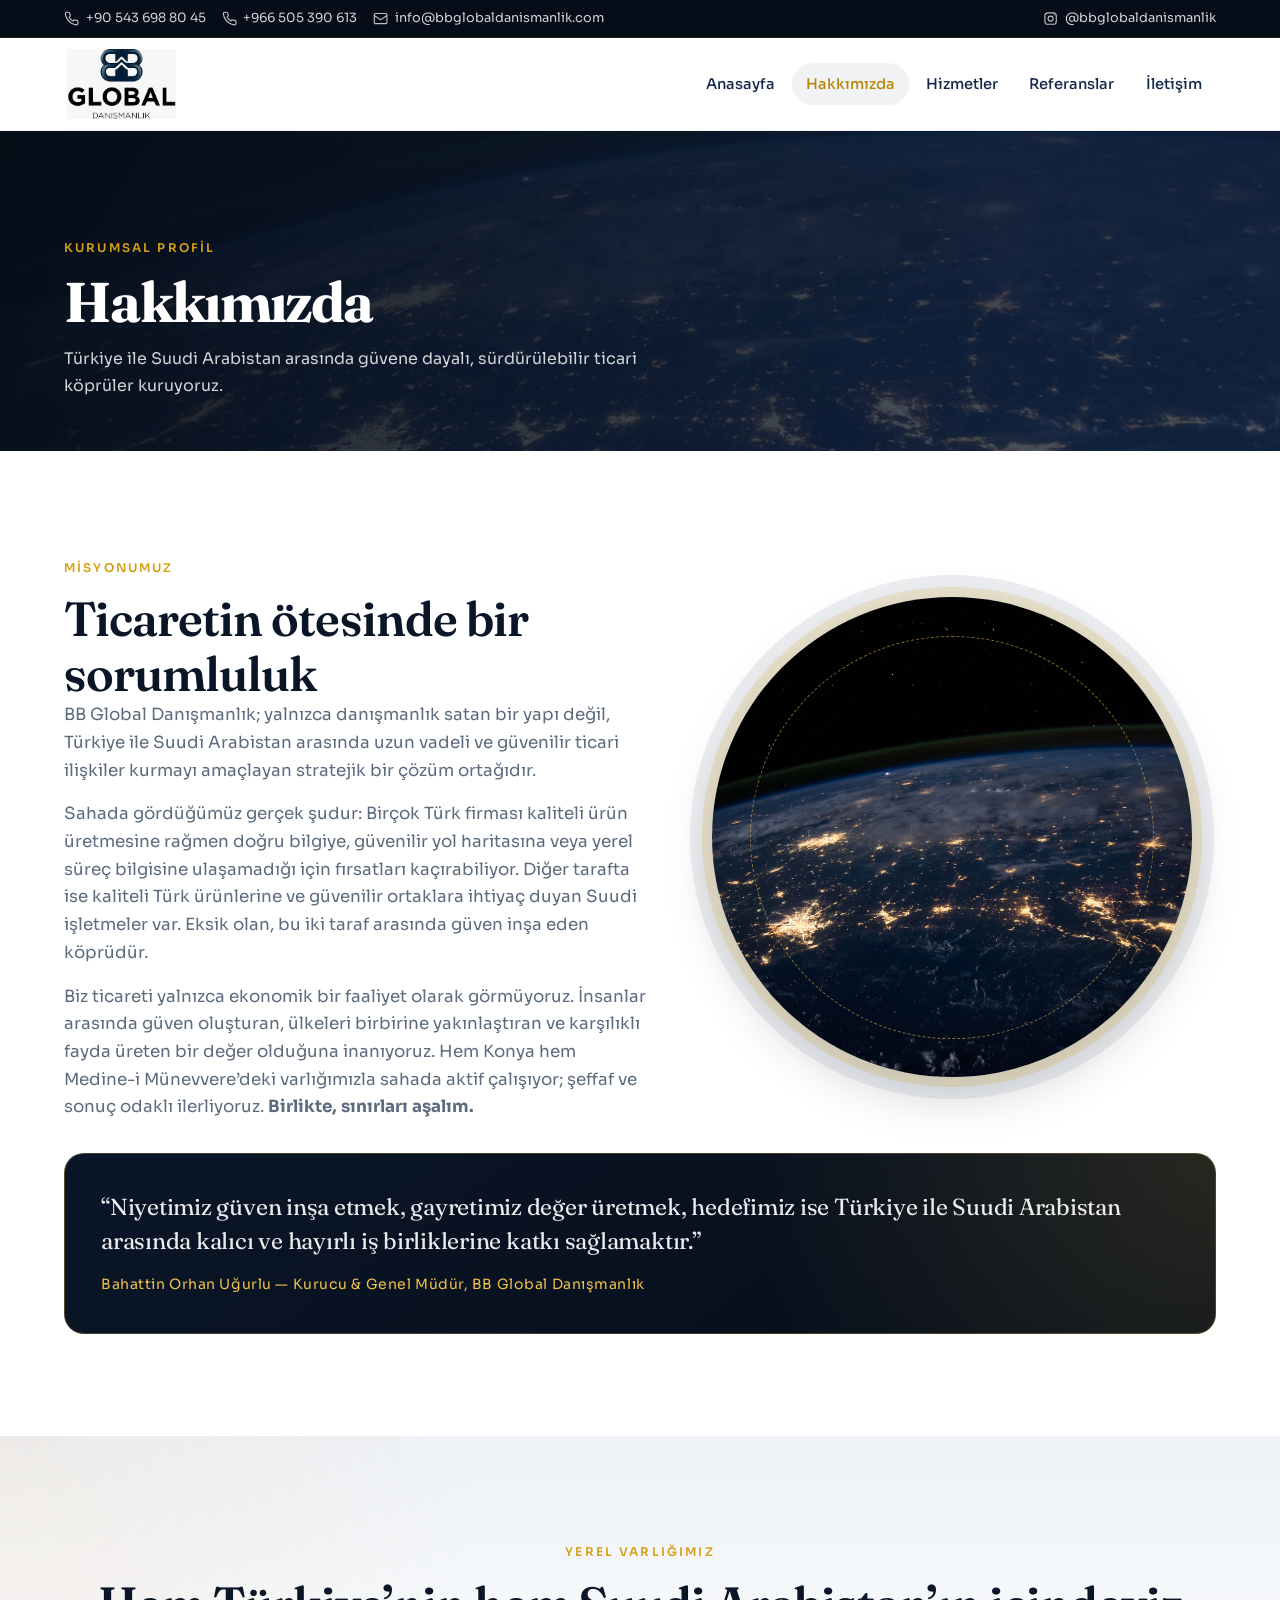
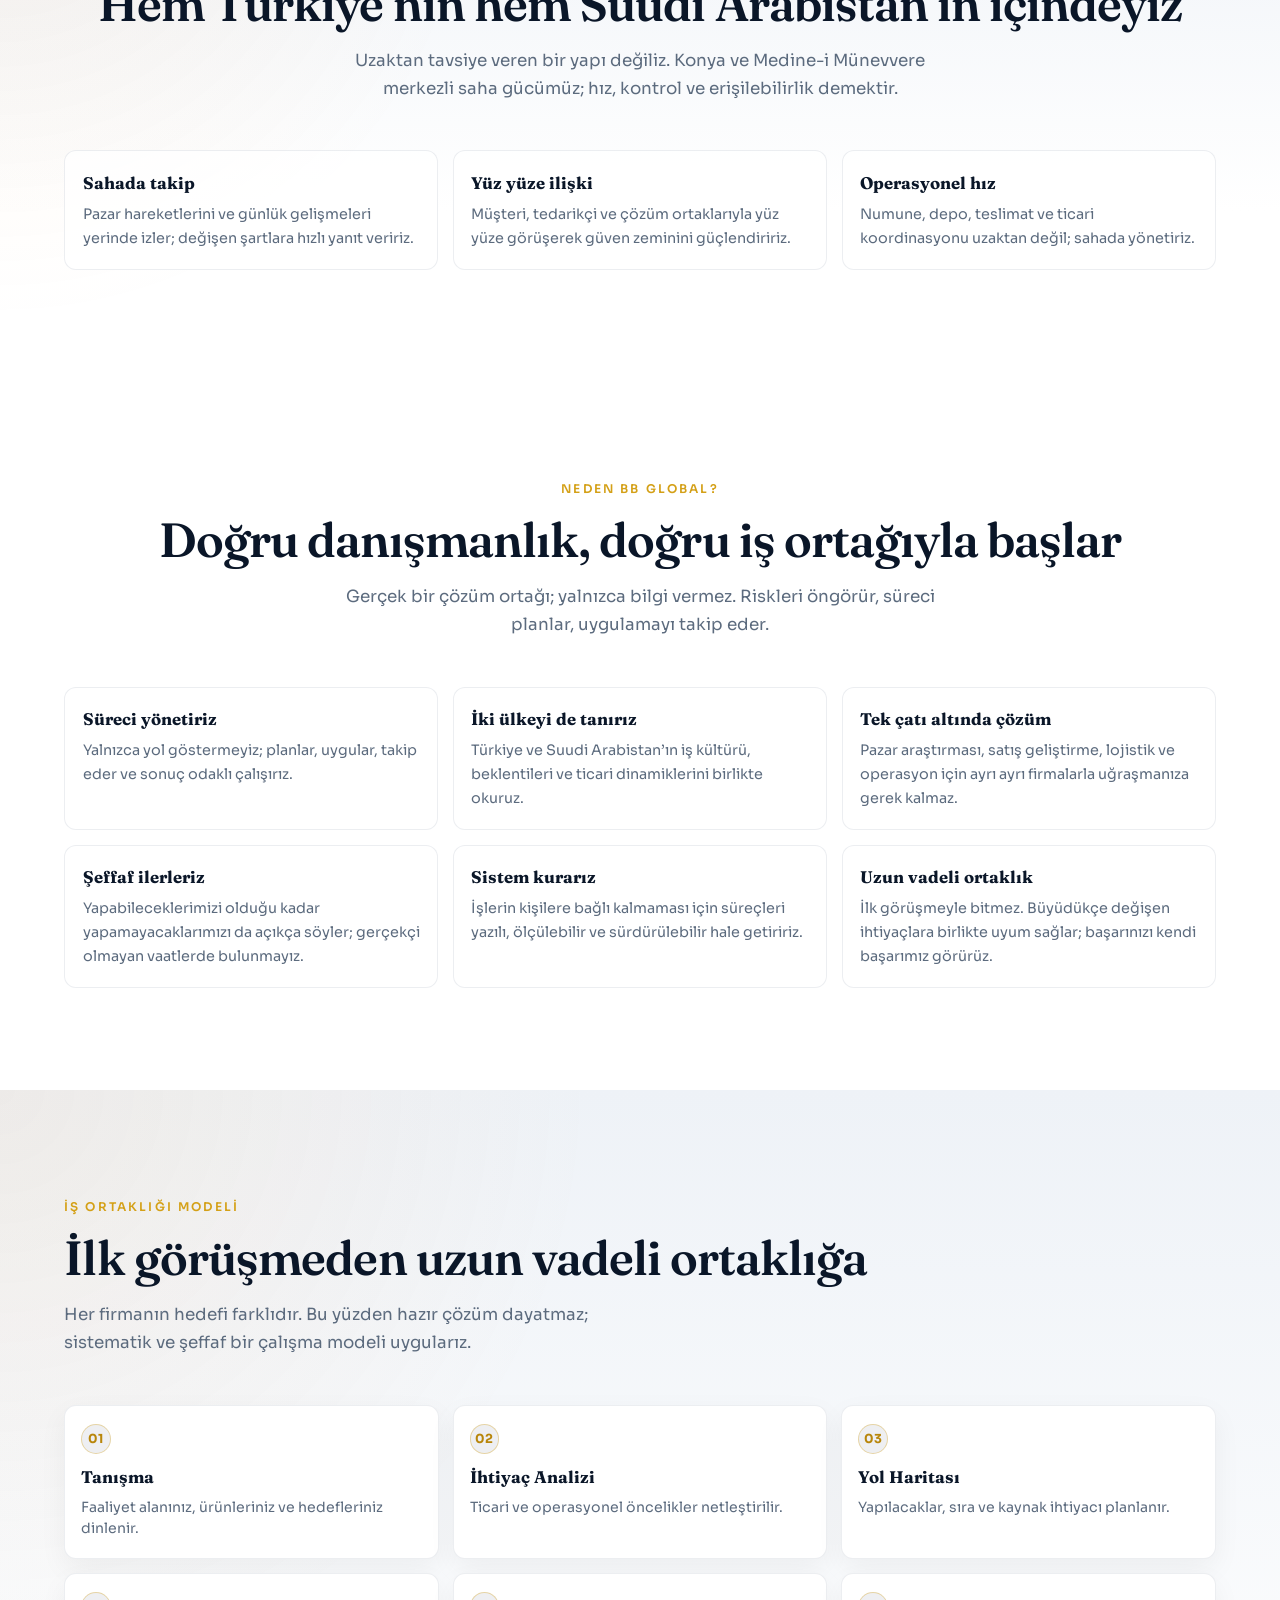
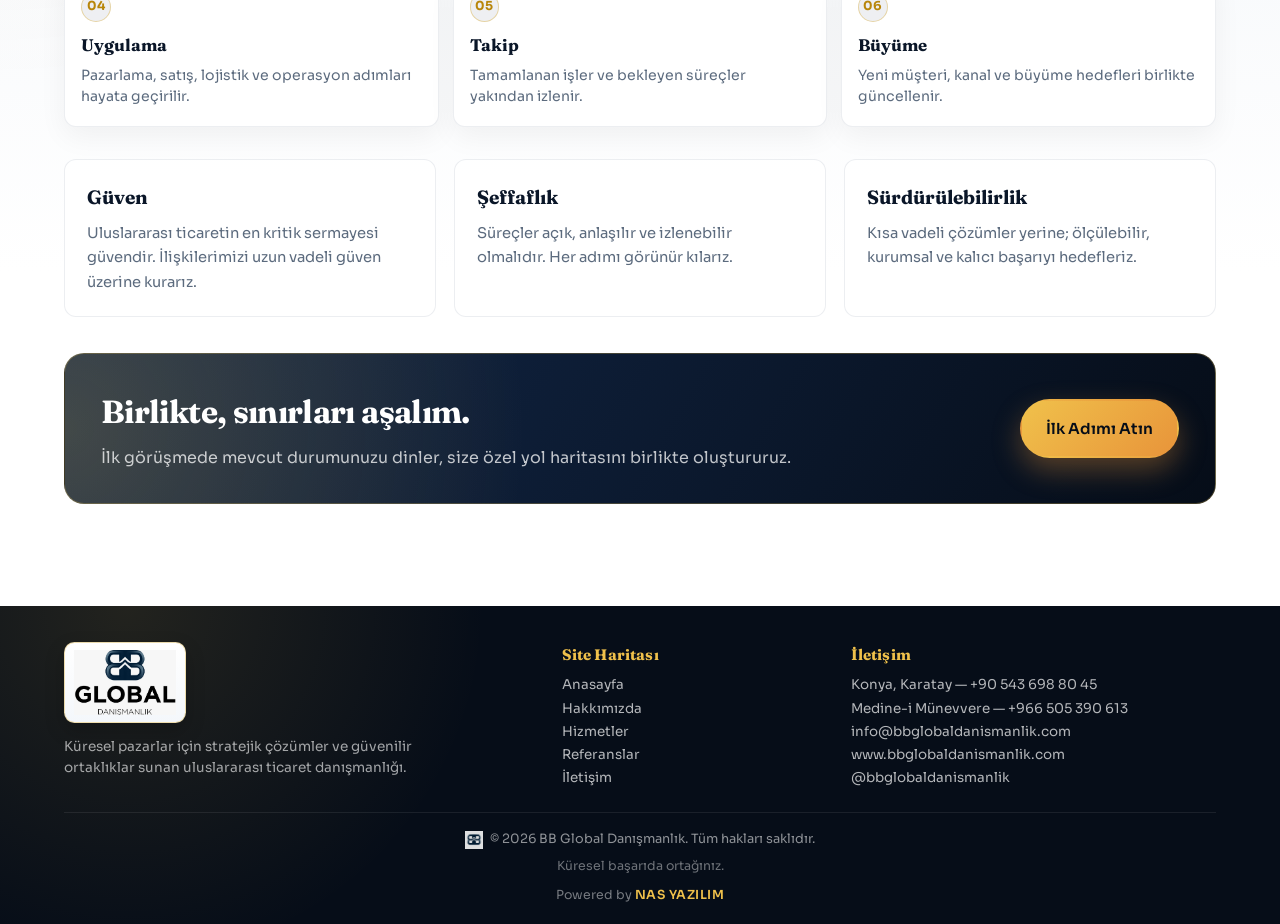
==== commit d24328b6: "Domain revizyonlari, 404 sayfasi ve SEO ayarlari eklendi" ====
--- a/hakkimizda.html
+++ b/hakkimizda.html
@@ -4,21 +4,78 @@
   <meta charset="UTF-8" />
   <meta name="viewport" content="width=device-width, initial-scale=1.0" />
   <title>Hakkımızda | BB Global Danışmanlık</title>
-  <meta name="description" content="BB Global Danışmanlık: Türkiye–Suudi Arabistan ticaret ve iş geliştirme danışmanlığı. Konya ve Medine-i Münevvere’de güvenilir ortaklık." />
+  <meta name="description" content="BB Global Danışmanlık: Türkiye-Suudi Arabistan ticaret ve iş geliştirme danışmanlığı. Konya ve Medine-i Münevvere merkezli güvenilir ortaklık." />
+  <meta name="robots" content="index, follow, max-image-preview:large" />
+  <meta name="theme-color" content="#0a1628" />
+  <meta name="author" content="BB Global Danışmanlık" />
+  <link rel="canonical" href="https://www.bbglobaldanismanlik.com/hakkimizda" />
+  <meta property="og:type" content="website" />
+  <meta property="og:locale" content="tr_TR" />
+  <meta property="og:site_name" content="BB Global Danışmanlık" />
+  <meta property="og:title" content="Hakkımızda | BB Global Danışmanlık" />
+  <meta property="og:description" content="BB Global Danışmanlık: Türkiye-Suudi Arabistan ticaret ve iş geliştirme danışmanlığı. Konya ve Medine-i Münevvere merkezli güvenilir ortaklık." />
+  <meta property="og:url" content="https://www.bbglobaldanismanlik.com/hakkimizda" />
+  <meta property="og:image" content="https://www.bbglobaldanismanlik.com/logo.png" />
+  <meta name="twitter:card" content="summary" />
+  <meta name="twitter:title" content="Hakkımızda | BB Global Danışmanlık" />
+  <meta name="twitter:description" content="BB Global Danışmanlık: Türkiye-Suudi Arabistan ticaret ve iş geliştirme danışmanlığı. Konya ve Medine-i Münevvere merkezli güvenilir ortaklık." />
+  <meta name="twitter:image" content="https://www.bbglobaldanismanlik.com/logo.png" />
   <link rel="preconnect" href="https://fonts.googleapis.com" />
   <link rel="preconnect" href="https://fonts.gstatic.com" crossorigin />
   <link href="https://fonts.googleapis.com/css2?family=Fraunces:opsz,wght@9..144,500;9..144,600;9..144,700&family=Sora:wght@400;500;600;700&display=swap" rel="stylesheet" />
   <link rel="stylesheet" href="css/styles.css" />
-  <link rel="icon" type="image/png" href="logo2.png" />
-  <link rel="apple-touch-icon" href="logo2.png" />
+  <link rel="icon" type="image/png" href="/logo2.png" />
+  <link rel="apple-touch-icon" href="/logo2.png" />
+  <link rel="manifest" href="/site.webmanifest" />
+  <script type="application/ld+json">
+  {
+    "@context": "https://schema.org",
+    "@graph": [
+      {
+        "@type": "Organization",
+        "@id": "https://www.bbglobaldanismanlik.com/#organization",
+        "name": "BB Global Danışmanlık",
+        "url": "https://www.bbglobaldanismanlik.com/",
+        "logo": "https://www.bbglobaldanismanlik.com/logo.png",
+        "email": "info@bbglobaldanismanlik.com",
+        "sameAs": ["https://www.instagram.com/bbglobaldanismanlik"],
+        "contactPoint": [
+          {
+            "@type": "ContactPoint",
+            "telephone": "+90-543-698-80-45",
+            "contactType": "customer service",
+            "areaServed": ["TR", "SA"],
+            "availableLanguage": ["Turkish", "Arabic", "English"]
+          },
+          {
+            "@type": "ContactPoint",
+            "telephone": "+966-505-390-613",
+            "contactType": "customer service",
+            "areaServed": "SA",
+            "availableLanguage": ["Turkish", "Arabic", "English"]
+          }
+        ]
+      },
+      {
+        "@type": "WebSite",
+        "@id": "https://www.bbglobaldanismanlik.com/#website",
+        "url": "https://www.bbglobaldanismanlik.com/",
+        "name": "BB Global Danışmanlık",
+        "publisher": { "@id": "https://www.bbglobaldanismanlik.com/#organization" },
+        "inLanguage": "tr-TR"
+      }
+    ]
+  }
+  </script>
 </head>
 <body>
+  <a class="skip-link" href="#main">İçeriğe geç</a>
   <div class="topbar">
     <div class="container topbar__inner">
       <div class="topbar__contacts">
         <a href="tel:+905436988045"><svg viewBox="0 0 24 24" fill="none" stroke="currentColor" stroke-width="1.8"><path d="M22 16.92v3a2 2 0 0 1-2.18 2 19.79 19.79 0 0 1-8.63-3.07 19.5 19.5 0 0 1-6-6A19.79 19.79 0 0 1 2.12 4.18 2 2 0 0 1 4.11 2h3a2 2 0 0 1 2 1.72c.13.96.36 1.9.7 2.81a2 2 0 0 1-.45 2.11L8.09 9.91a16 16 0 0 0 6 6l1.27-1.27a2 2 0 0 1 2.11-.45c.91.34 1.85.57 2.81.7A2 2 0 0 1 22 16.92z"/></svg>+90 543 698 80 45</a>
         <a href="tel:+966505390613" class="hide-sm"><svg viewBox="0 0 24 24" fill="none" stroke="currentColor" stroke-width="1.8"><path d="M22 16.92v3a2 2 0 0 1-2.18 2 19.79 19.79 0 0 1-8.63-3.07 19.5 19.5 0 0 1-6-6A19.79 19.79 0 0 1 2.12 4.18 2 2 0 0 1 4.11 2h3a2 2 0 0 1 2 1.72c.13.96.36 1.9.7 2.81a2 2 0 0 1-.45 2.11L8.09 9.91a16 16 0 0 0 6 6l1.27-1.27a2 2 0 0 1 2.11-.45c.91.34 1.85.57 2.81.7A2 2 0 0 1 22 16.92z"/></svg>+966 505 390 613</a>
-        <a href="mailto:info@bbglobalexport.com"><svg viewBox="0 0 24 24" fill="none" stroke="currentColor" stroke-width="1.8"><rect x="2" y="4" width="20" height="16" rx="2"/><path d="m22 7-10 7L2 7"/></svg>info@bbglobalexport.com</a>
+        <a href="mailto:info@bbglobaldanismanlik.com"><svg viewBox="0 0 24 24" fill="none" stroke="currentColor" stroke-width="1.8"><rect x="2" y="4" width="20" height="16" rx="2"/><path d="m22 7-10 7L2 7"/></svg>info@bbglobaldanismanlik.com</a>
       </div>
       <div class="topbar__social">
         <a href="https://www.instagram.com/bbglobaldanismanlik" target="_blank" rel="noopener noreferrer"><svg viewBox="0 0 24 24" fill="none" stroke="currentColor" stroke-width="1.8"><rect x="3" y="3" width="18" height="18" rx="5"/><circle cx="12" cy="12" r="4"/><circle cx="17.5" cy="6.5" r="1" fill="currentColor" stroke="none"/></svg>@bbglobaldanismanlik</a>
@@ -28,19 +85,19 @@
 
   <header class="site-header">
     <div class="container site-header__inner">
-      <a class="logo" href="index.html" aria-label="BB Global Danışmanlık Anasayfa"><img class="logo__img" src="logo.png" alt="BB Global Danışmanlık" width="160" height="120" /></a>
+      <a class="logo" href="/" aria-label="BB Global Danışmanlık Anasayfa"><img class="logo__img" src="logo.png" alt="BB Global Danışmanlık" width="160" height="120" /></a>
       <nav class="nav" aria-label="Ana menü">
-        <a href="index.html">Anasayfa</a>
-        <a class="is-active" href="hakkimizda.html">Hakkımızda</a>
-        <a href="hizmetler.html">Hizmetler</a>
-        <a href="referanslar.html">Referanslar</a>
-        <a href="iletisim.html">İletişim</a>
+        <a href="/">Anasayfa</a>
+        <a class="is-active" href="/hakkimizda">Hakkımızda</a>
+        <a href="/hizmetler">Hizmetler</a>
+        <a href="/referanslar">Referanslar</a>
+        <a href="/iletisim">İletişim</a>
       </nav>
       <button class="nav-toggle" type="button" aria-label="Menüyü aç" aria-expanded="false"><span></span><span></span><span></span></button>
     </div>
   </header>
 
-  <main>
+  <main id="main">
     <section class="page-hero">
       <div class="page-hero__media" aria-hidden="true">
         <img src="assets/images/about-network.jpg" alt="" />
@@ -193,7 +250,7 @@
             <h2>Birlikte, sınırları aşalım.</h2>
             <p>İlk görüşmede mevcut durumunuzu dinler, size özel yol haritasını birlikte oluştururuz.</p>
           </div>
-          <a class="btn btn--gold" href="iletisim.html">İlk Adımı Atın</a>
+          <a class="btn btn--gold" href="/iletisim">İlk Adımı Atın</a>
         </div>
       </div>
     </section>
@@ -202,17 +259,17 @@
   <footer class="site-footer">
     <div class="container footer-grid">
       <div class="footer-brand">
-        <a class="logo" href="index.html" aria-label="BB Global Danışmanlık Anasayfa"><img class="logo__img" src="logo.png" alt="BB Global Danışmanlık" width="160" height="120" /></a>
+        <a class="logo" href="/" aria-label="BB Global Danışmanlık Anasayfa"><img class="logo__img" src="logo.png" alt="BB Global Danışmanlık" width="160" height="120" /></a>
         <p>Küresel pazarlar için stratejik çözümler ve güvenilir ortaklıklar sunan uluslararası ticaret danışmanlığı.</p>
       </div>
       <div class="footer-col">
         <h3>Site Haritası</h3>
         <ul>
-          <li><a href="index.html">Anasayfa</a></li>
-          <li><a href="hakkimizda.html">Hakkımızda</a></li>
-          <li><a href="hizmetler.html">Hizmetler</a></li>
-          <li><a href="referanslar.html">Referanslar</a></li>
-          <li><a href="iletisim.html">İletişim</a></li>
+          <li><a href="/">Anasayfa</a></li>
+          <li><a href="/hakkimizda">Hakkımızda</a></li>
+          <li><a href="/hizmetler">Hizmetler</a></li>
+          <li><a href="/referanslar">Referanslar</a></li>
+          <li><a href="/iletisim">İletişim</a></li>
         </ul>
       </div>
       <div class="footer-col">
@@ -220,8 +277,8 @@
         <ul>
           <li>Konya, Karatay — <a href="tel:+905436988045">+90 543 698 80 45</a></li>
           <li>Medine-i Münevvere — <a href="tel:+966505390613">+966 505 390 613</a></li>
-          <li><a href="mailto:info@bbglobalexport.com">info@bbglobalexport.com</a></li>
-          <li><a href="https://www.bbglobalexport.com" target="_blank" rel="noopener noreferrer">www.bbglobalexport.com</a></li>
+          <li><a href="mailto:info@bbglobaldanismanlik.com">info@bbglobaldanismanlik.com</a></li>
+          <li><a href="https://www.bbglobaldanismanlik.com" target="_blank" rel="noopener noreferrer">www.bbglobaldanismanlik.com</a></li>
           <li><a href="https://www.instagram.com/bbglobaldanismanlik" target="_blank" rel="noopener noreferrer">@bbglobaldanismanlik</a></li>
         </ul>
       </div>
--- a/css/styles.css
+++ b/css/styles.css
@@ -47,6 +47,25 @@
   overflow-x: hidden;
 }
 
+.skip-link {
+  position: absolute;
+  left: 1rem;
+  top: -3.5rem;
+  z-index: 1000;
+  background: var(--gold-400);
+  color: var(--navy-950);
+  padding: 0.65rem 1rem;
+  border-radius: 999px;
+  font-weight: 600;
+  font-size: 0.88rem;
+  transition: top 0.2s var(--ease);
+}
+.skip-link:focus {
+  top: 1rem;
+  outline: 2px solid var(--white);
+  outline-offset: 2px;
+}
+
 img {
   max-width: 100%;
   display: block;
